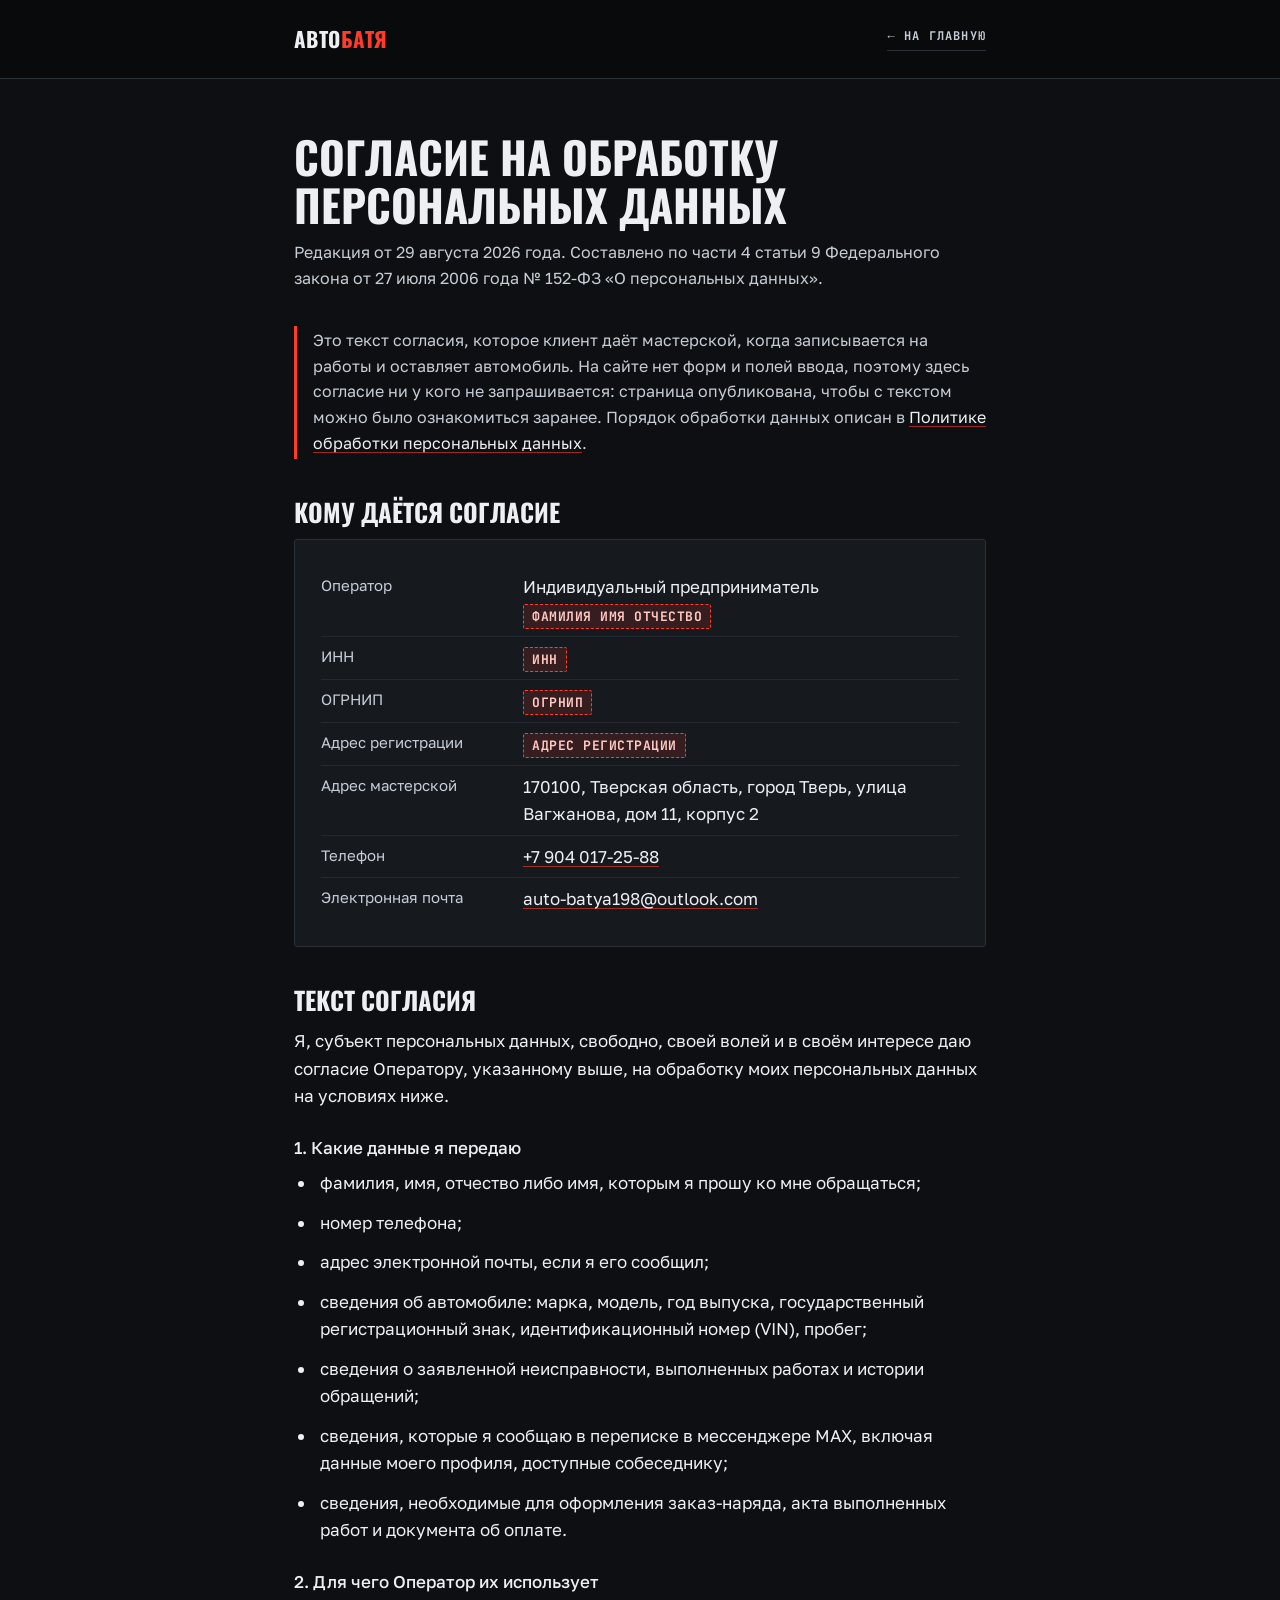
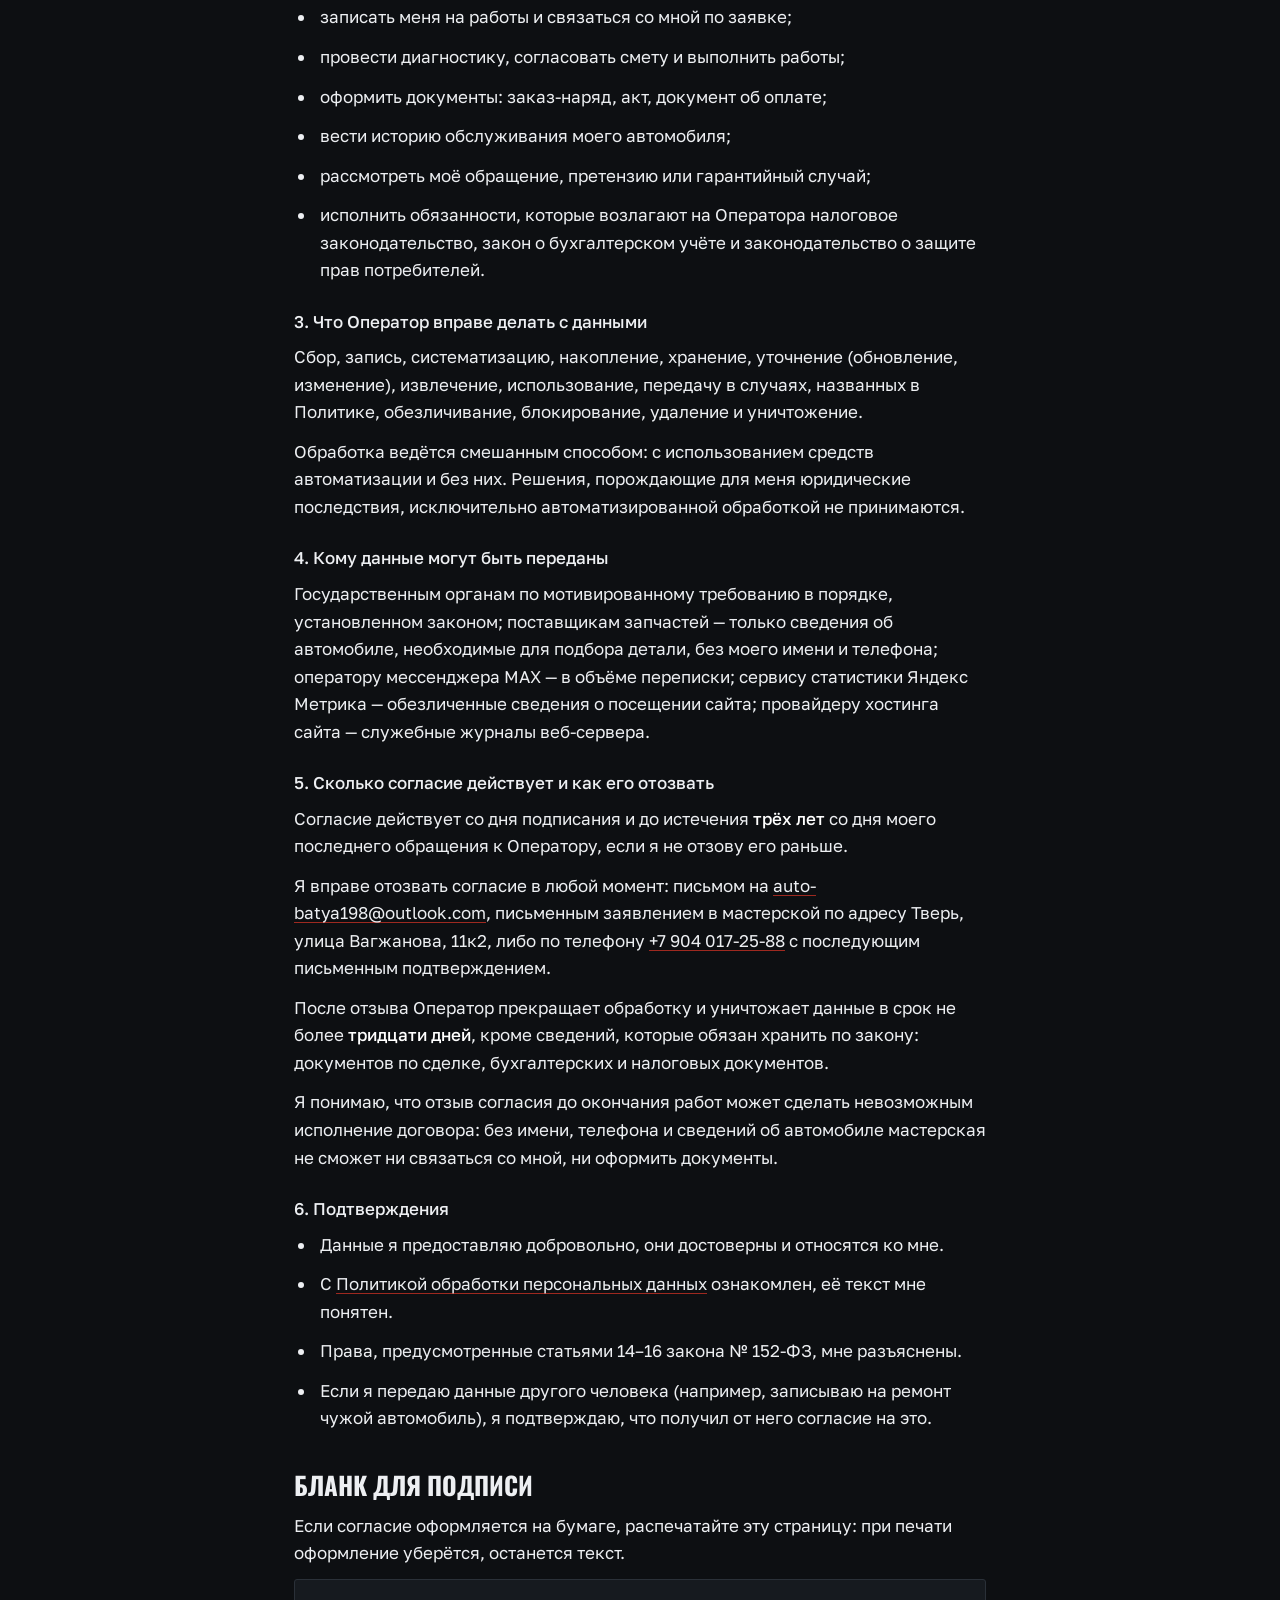
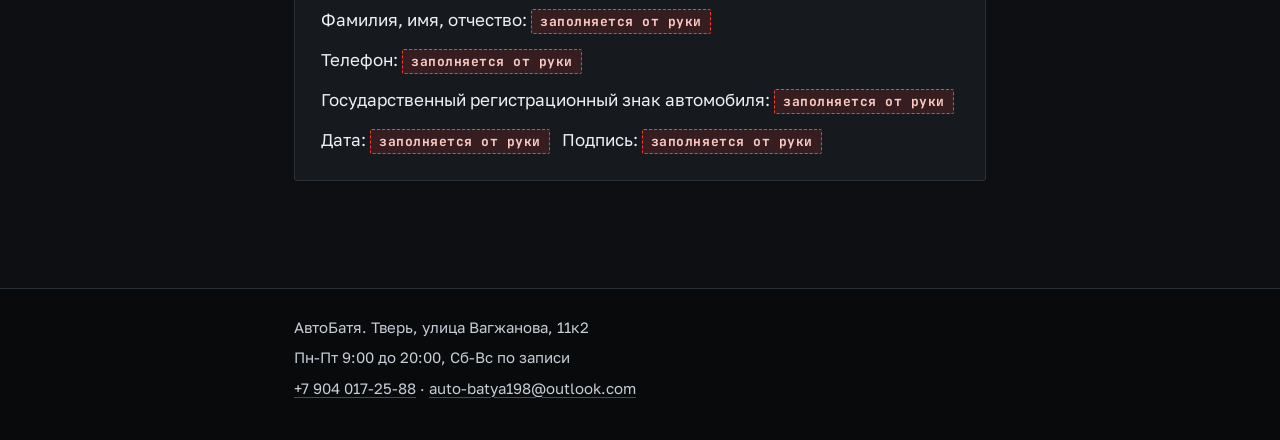
==== consent.html @ 0d107708 "Черновики политики и согласия по 152-ФЗ Две страницы плюс отдельный стилевой файл под правовые докум" ====
<!DOCTYPE html>
<html lang="ru">
<head>
<meta charset="utf-8">
<meta name="viewport" content="width=device-width, initial-scale=1">
<title>Согласие на обработку персональных данных — АвтоБатя, Тверь</title>
<meta name="description" content="Текст согласия на обработку персональных данных, которое даёт клиент автомастерской АвтоБатя в Твери: цели, перечень данных, срок и порядок отзыва.">
<meta name="theme-color" content="#0D0F12">
<meta name="robots" content="noindex, nofollow">
<link rel="canonical" href="https://fallen555.github.io/AutoBatya-NEW/consent.html">
<link rel="icon" href="data:image/svg+xml,<svg xmlns='http://www.w3.org/2000/svg' viewBox='0 0 64 64'><path d='M32 3.5 56 17v30L32 60.5 8 47V17z' fill='%230D0F12' stroke='%2339414A' stroke-width='2'/><rect x='17' y='15' width='30' height='4.6' rx='2.3' fill='%23EAF2FF'/><path d='M20.5 47 32 24l11.5 23h-7l-4.5-9.6L27.5 47z' fill='%23EDEFF2'/><rect x='25.5' y='37.5' width='13' height='4.2' rx='2.1' fill='%23FF3B2B'/></svg>">
<link rel="stylesheet" href="assets/doc.css">
</head>
<body>

<header class="dochead">
  <div class="wrap dochead__in">
    <a class="logo" href="./">Авто<b>Батя</b></a>
    <a class="back" href="./">← На главную</a>
  </div>
</header>

<main>
  <div class="wrap">

    <h1>Согласие на обработку персональных данных</h1>
    <p class="sub">Редакция от 29 августа 2026 года. Составлено по части 4 статьи 9 Федерального закона от 27 июля 2006 года № 152-ФЗ «О персональных данных».</p>

    <p class="note">Это текст согласия, которое клиент даёт мастерской, когда записывается на работы и оставляет автомобиль. На сайте нет форм и полей ввода, поэтому здесь согласие ни у кого не запрашивается: страница опубликована, чтобы с текстом можно было ознакомиться заранее. Порядок обработки данных описан в <a href="privacy.html">Политике обработки персональных данных</a>.</p>

    <h2>Кому даётся согласие</h2>
    <div class="card">
      <dl>
        <div><dt>Оператор</dt><dd>Индивидуальный предприниматель <span class="fill">ФАМИЛИЯ ИМЯ ОТЧЕСТВО</span></dd></div>
        <div><dt>ИНН</dt><dd><span class="fill">ИНН</span></dd></div>
        <div><dt>ОГРНИП</dt><dd><span class="fill">ОГРНИП</span></dd></div>
        <div><dt>Адрес регистрации</dt><dd><span class="fill">АДРЕС РЕГИСТРАЦИИ</span></dd></div>
        <div><dt>Адрес мастерской</dt><dd>170100, Тверская область, город Тверь, улица Вагжанова, дом 11, корпус 2</dd></div>
        <div><dt>Телефон</dt><dd><a href="tel:+79040172588">+7 904 017-25-88</a></dd></div>
        <div><dt>Электронная почта</dt><dd><a href="mailto:auto-batya198@outlook.com">auto-batya198@outlook.com</a></dd></div>
      </dl>
    </div>

    <h2>Текст согласия</h2>

    <p>Я, субъект персональных данных, свободно, своей волей и в своём интересе даю согласие Оператору, указанному выше, на обработку моих персональных данных на условиях ниже.</p>

    <h3>1. Какие данные я передаю</h3>
    <ul>
      <li>фамилия, имя, отчество либо имя, которым я прошу ко мне обращаться;</li>
      <li>номер телефона;</li>
      <li>адрес электронной почты, если я его сообщил;</li>
      <li>сведения об автомобиле: марка, модель, год выпуска, государственный регистрационный знак, идентификационный номер (VIN), пробег;</li>
      <li>сведения о заявленной неисправности, выполненных работах и истории обращений;</li>
      <li>сведения, которые я сообщаю в переписке в мессенджере MAX, включая данные моего профиля, доступные собеседнику;</li>
      <li>сведения, необходимые для оформления заказ-наряда, акта выполненных работ и документа об оплате.</li>
    </ul>

    <h3>2. Для чего Оператор их использует</h3>
    <ul>
      <li>записать меня на работы и связаться со мной по заявке;</li>
      <li>провести диагностику, согласовать смету и выполнить работы;</li>
      <li>оформить документы: заказ-наряд, акт, документ об оплате;</li>
      <li>вести историю обслуживания моего автомобиля;</li>
      <li>рассмотреть моё обращение, претензию или гарантийный случай;</li>
      <li>исполнить обязанности, которые возлагают на Оператора налоговое законодательство, закон о бухгалтерском учёте и законодательство о защите прав потребителей.</li>
    </ul>

    <h3>3. Что Оператор вправе делать с данными</h3>
    <p>Сбор, запись, систематизацию, накопление, хранение, уточнение (обновление, изменение), извлечение, использование, передачу в случаях, названных в Политике, обезличивание, блокирование, удаление и уничтожение.</p>
    <p>Обработка ведётся смешанным способом: с использованием средств автоматизации и без них. Решения, порождающие для меня юридические последствия, исключительно автоматизированной обработкой не принимаются.</p>

    <h3>4. Кому данные могут быть переданы</h3>
    <p>Государственным органам по мотивированному требованию в порядке, установленном законом; поставщикам запчастей — только сведения об автомобиле, необходимые для подбора детали, без моего имени и телефона; оператору мессенджера MAX — в объёме переписки; сервису статистики Яндекс Метрика — обезличенные сведения о посещении сайта; провайдеру хостинга сайта — служебные журналы веб-сервера.</p>

    <h3>5. Сколько согласие действует и как его отозвать</h3>
    <p>Согласие действует со дня подписания и до истечения <strong>трёх лет</strong> со дня моего последнего обращения к Оператору, если я не отзову его раньше.</p>
    <p>Я вправе отозвать согласие в любой момент: письмом на <a href="mailto:auto-batya198@outlook.com">auto-batya198@outlook.com</a>, письменным заявлением в мастерской по адресу Тверь, улица Вагжанова, 11к2, либо по телефону <a href="tel:+79040172588">+7 904 017-25-88</a> с последующим письменным подтверждением.</p>
    <p>После отзыва Оператор прекращает обработку и уничтожает данные в срок не более <strong>тридцати дней</strong>, кроме сведений, которые обязан хранить по закону: документов по сделке, бухгалтерских и налоговых документов.</p>
    <p>Я понимаю, что отзыв согласия до окончания работ может сделать невозможным исполнение договора: без имени, телефона и сведений об автомобиле мастерская не сможет ни связаться со мной, ни оформить документы.</p>

    <h3>6. Подтверждения</h3>
    <ul>
      <li>Данные я предоставляю добровольно, они достоверны и относятся ко мне.</li>
      <li>С <a href="privacy.html">Политикой обработки персональных данных</a> ознакомлен, её текст мне понятен.</li>
      <li>Права, предусмотренные статьями 14–16 закона № 152-ФЗ, мне разъяснены.</li>
      <li>Если я передаю данные другого человека (например, записываю на ремонт чужой автомобиль), я подтверждаю, что получил от него согласие на это.</li>
    </ul>

    <h2>Бланк для подписи</h2>
    <p>Если согласие оформляется на бумаге, распечатайте эту страницу: при печати оформление уберётся, останется текст.</p>
    <div class="card">
      <p>Фамилия, имя, отчество: <span class="fill">заполняется от руки</span></p>
      <p>Телефон: <span class="fill">заполняется от руки</span></p>
      <p>Государственный регистрационный знак автомобиля: <span class="fill">заполняется от руки</span></p>
      <p>Дата: <span class="fill">заполняется от руки</span> &nbsp; Подпись: <span class="fill">заполняется от руки</span></p>
    </div>

  </div>
</main>

<footer class="foot">
  <div class="wrap">
    <p>АвтоБатя. Тверь, улица Вагжанова, 11к2</p>
    <p>Пн-Пт 9:00 до 20:00, Сб-Вс по записи</p>
    <p><a href="tel:+79040172588">+7 904 017-25-88</a> · <a href="mailto:auto-batya198@outlook.com">auto-batya198@outlook.com</a></p>
  </div>
</footer>

</body>
</html>
---- assets/doc.css ----
/* Оформление правовых страниц: тот же тёмный набор, что и на главной,
   но без анимаций — здесь важно только чтение. */
@font-face{font-family:'Oswald';font-style:normal;font-weight:700;font-display:swap;src:url('fonts/oswald-700.woff2') format('woff2')}
@font-face{font-family:'Golos Text';font-style:normal;font-weight:400;font-display:swap;src:url('fonts/golos-text-400.woff2') format('woff2')}
@font-face{font-family:'Golos Text';font-style:normal;font-weight:500;font-display:swap;src:url('fonts/golos-text-500.woff2') format('woff2')}
@font-face{font-family:'JetBrains Mono';font-style:normal;font-weight:700;font-display:swap;src:url('fonts/jetbrains-mono-700.woff2') format('woff2')}

:root{
  --canvas:#0D0F12;
  --canvas-deep:#080A0C;
  --panel:#161A1F;
  --line:#2A3038;
  --accent:#FF3B2B;
  --text-primary:#EDEFF2;
  --text-secondary:#C6CDD6;
  --display:'Oswald','Arial Narrow',sans-serif;
  --body:'Golos Text','Segoe UI',system-ui,sans-serif;
  --mono:'JetBrains Mono','Courier New',monospace;
  --pad:clamp(20px,5vw,72px);
}
*{box-sizing:border-box}
html{-webkit-text-size-adjust:100%}
body{margin:0;background:var(--canvas);color:var(--text-primary);
  font-family:var(--body);font-size:17px;line-height:1.62;
  font-feature-settings:"tnum" 0}
.wrap{max-width:820px;margin:0 auto;padding-left:var(--pad);padding-right:var(--pad)}

.dochead{border-bottom:1px solid var(--line);background:var(--canvas-deep);padding:22px 0}
.dochead__in{display:flex;align-items:center;justify-content:space-between;gap:18px;flex-wrap:wrap}
.logo{font-family:var(--display);font-weight:700;font-size:21px;letter-spacing:.02em;
  text-transform:uppercase;text-decoration:none;color:var(--text-primary)}
.logo b{color:var(--accent);font-weight:700}
.back{font-family:var(--mono);font-size:12px;letter-spacing:.1em;text-transform:uppercase;
  text-decoration:none;color:var(--text-secondary);border-bottom:1px solid var(--line);padding-bottom:3px}
.back:hover,.back:focus-visible{color:var(--text-primary);border-color:var(--accent)}

main{padding:clamp(38px,6vh,68px) 0 clamp(56px,9vh,96px)}
h1{font-family:var(--display);font-weight:700;text-transform:uppercase;
  font-size:clamp(27px,4.4vw,44px);line-height:1.1;margin:0 0 10px}
.sub{color:var(--text-secondary);margin:0 0 34px;font-size:16px}
h2{font-family:var(--display);font-weight:700;text-transform:uppercase;
  font-size:clamp(19px,2.4vw,25px);line-height:1.2;margin:38px 0 12px}
h3{font-size:17px;font-weight:500;margin:24px 0 8px}
p,li{margin:0 0 12px}
ul,ol{margin:0 0 16px;padding-left:22px}
li{padding-left:4px}
a{color:var(--text-primary);text-decoration:underline;text-underline-offset:3px;
  text-decoration-color:rgba(255,59,43,.6)}
a:hover,a:focus-visible{text-decoration-color:var(--accent)}
strong{font-weight:500;color:#fff}

/* карточка с реквизитами и другие врезки */
.card{background:var(--panel);border:1px solid var(--line);border-radius:3px;
  padding:clamp(18px,3vw,26px);margin:0 0 26px}
.card p:last-child,.card ul:last-child,.card dl:last-child{margin-bottom:0}
dl{margin:0}
dl div{display:flex;gap:12px;flex-wrap:wrap;padding:7px 0;border-bottom:1px solid rgba(234,242,255,.07)}
dl div:last-child{border-bottom:0}
dt{flex:0 0 190px;color:var(--text-secondary);font-size:15px}
dd{margin:0;flex:1 1 240px;min-width:0}

/* незаполненное место: видно сразу, случайно не опубликуешь */
.fill{display:inline-block;background:rgba(255,59,43,.14);border:1px dashed var(--accent);
  border-radius:2px;padding:1px 8px;color:#FFC9C2;font-family:var(--mono);
  font-size:13px;letter-spacing:.04em}

.note{border-left:3px solid var(--accent);padding:2px 0 2px 16px;margin:0 0 26px;
  color:var(--text-secondary);font-size:16px}

table{width:100%;border-collapse:collapse;margin:0 0 20px;font-size:16px}
th,td{text-align:left;vertical-align:top;padding:11px 12px;border-bottom:1px solid var(--line)}
th{color:var(--text-secondary);font-weight:400;font-size:15px}
.tablewrap{overflow-x:auto;margin:0 0 20px}
.tablewrap table{margin:0;min-width:520px}

.foot{border-top:1px solid var(--line);background:var(--canvas-deep);padding:26px 0 34px}
.foot p{color:var(--text-secondary);font-size:15px;margin:0 0 6px}
.foot a{color:var(--text-secondary)}

@media (prefers-reduced-motion:reduce){*{animation:none!important;transition:none!important}}
@media print{
  body{background:#fff;color:#000}
  .dochead,.foot,.back{display:none}
  .card{border:1px solid #999;background:#fff}
  a{color:#000;text-decoration-color:#999}
  .fill{background:#fff;color:#000;border:1px dashed #000}
}
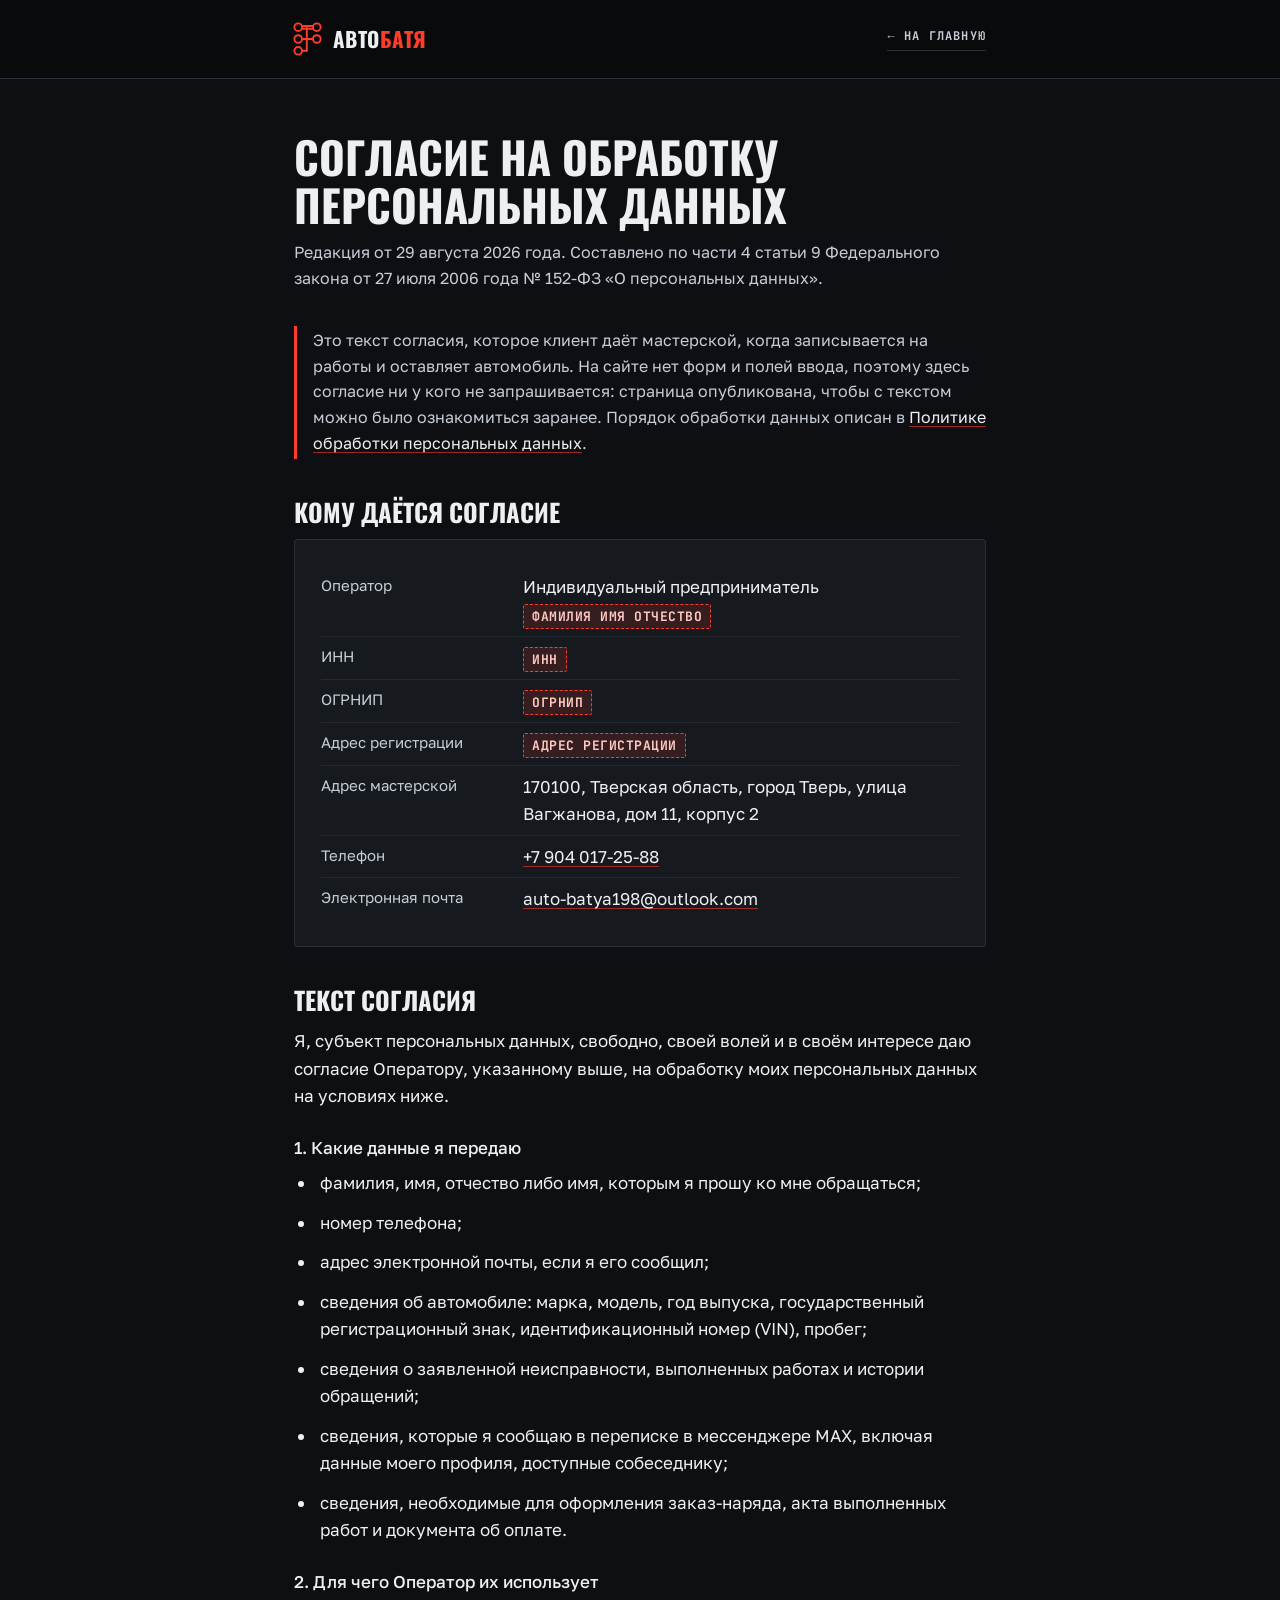
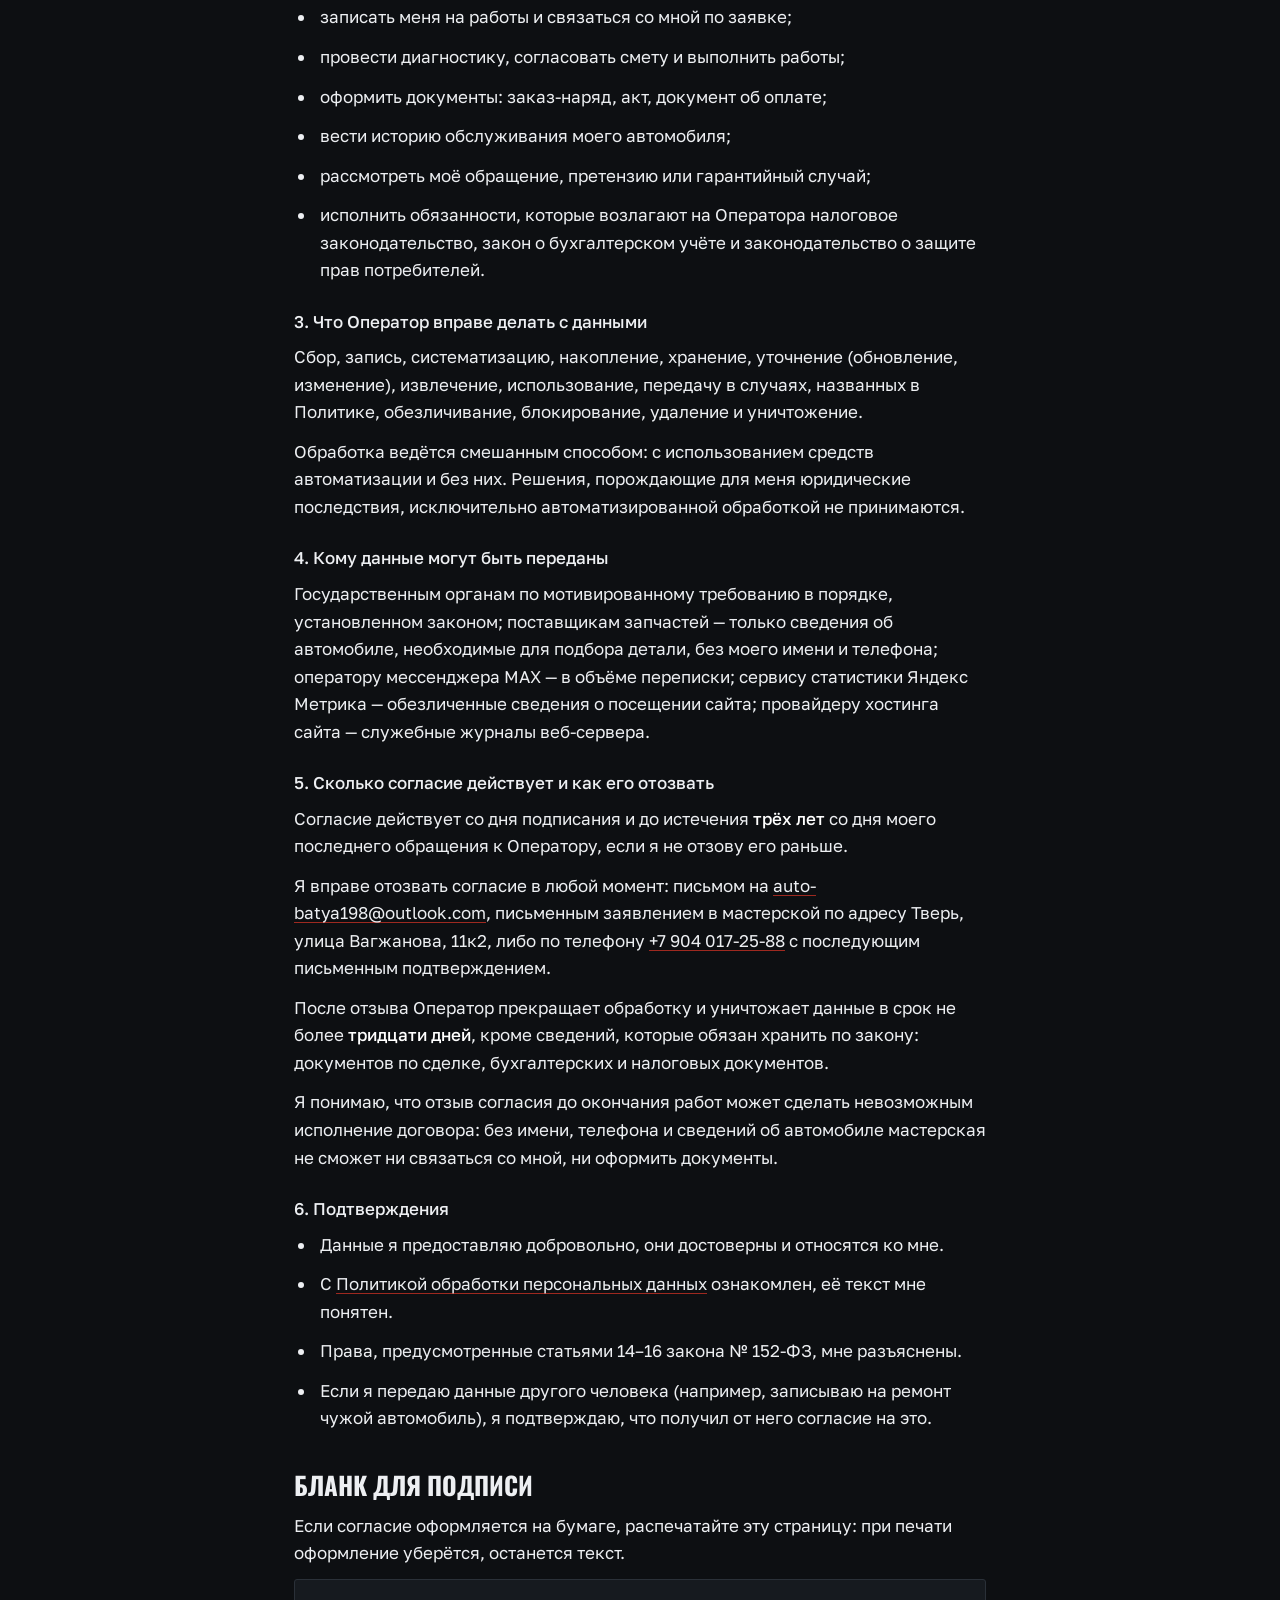
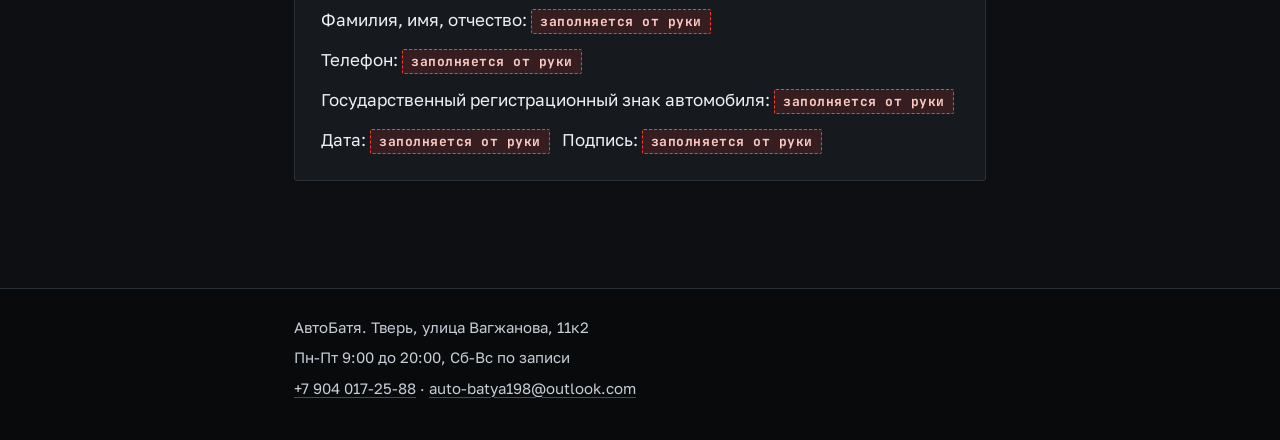
==== commit 3cf69994: "Новый знак мастерской вместо шестиугольника Логотип пришёл картинкой, поэтому знак перерисован в век" ====
--- a/consent.html
+++ b/consent.html
@@ -8,14 +8,14 @@
 <meta name="theme-color" content="#0D0F12">
 <meta name="robots" content="noindex, nofollow">
 <link rel="canonical" href="https://fallen555.github.io/AutoBatya-NEW/consent.html">
-<link rel="icon" href="data:image/svg+xml,<svg xmlns='http://www.w3.org/2000/svg' viewBox='0 0 64 64'><path d='M32 3.5 56 17v30L32 60.5 8 47V17z' fill='%230D0F12' stroke='%2339414A' stroke-width='2'/><rect x='17' y='15' width='30' height='4.6' rx='2.3' fill='%23EAF2FF'/><path d='M20.5 47 32 24l11.5 23h-7l-4.5-9.6L27.5 47z' fill='%23EDEFF2'/><rect x='25.5' y='37.5' width='13' height='4.2' rx='2.1' fill='%23FF3B2B'/></svg>">
+<link rel="icon" href="data:image/svg+xml,%3Csvg xmlns='http://www.w3.org/2000/svg' viewBox='14 21 602 602'%3E%3Cg fill='none' stroke='%23FF3B2B' stroke-width='46' stroke-linecap='round' stroke-linejoin='round'%3E%3Cpath d='M212 76H418'/%3E%3Cpath d='M212 132H418'/%3E%3Cpath d='M302 76V544'/%3E%3Cpath d='M212 322H418'/%3E%3Cpath d='M212 544H302'/%3E%3Ccircle cx='140' cy='100' r='72'/%3E%3Ccircle cx='490' cy='100' r='72'/%3E%3Ccircle cx='140' cy='322' r='72'/%3E%3Ccircle cx='490' cy='322' r='72'/%3E%3Ccircle cx='140' cy='544' r='72'/%3E%3C/g%3E%3C/svg%3E">
 <link rel="stylesheet" href="assets/doc.css">
 </head>
 <body>
 
 <header class="dochead">
   <div class="wrap dochead__in">
-    <a class="logo" href="./">Авто<b>Батя</b></a>
+    <a class="logo" href="./"><svg class="logo__mark" viewBox="61 21 508 602" aria-hidden="true"><g class="mk__wires" fill="none" stroke="currentColor" stroke-width="13" stroke-linecap="round" stroke-linejoin="round"><path d="M212 76H418"/><path d="M212 132H418"/><path d="M302 76V544"/><path d="M212 322H418"/><path d="M212 544H302"/><circle cx="140" cy="100" r="72"/><circle cx="490" cy="100" r="72"/><circle cx="140" cy="322" r="72"/><circle cx="490" cy="322" r="72"/><circle cx="140" cy="544" r="72"/></g><g class="mk__icons" fill="none" stroke="currentColor" stroke-width="6.5" stroke-linecap="round" stroke-linejoin="round"><g transform="translate(87 47) scale(1.06)"><path d="M20 45h7V35h11V27h23v8h9v-5h8v5h5v27h-6v8H39v-8H27v-9h-7z"/><path d="M50 40v13"/><path d="M50 58.5v1.5"/></g><g transform="translate(437 47) scale(1.06)"><circle cx="50" cy="50" r="24"/><path d="M19 31a37 37 0 0 0 0 38"/><path d="M81 31a37 37 0 0 1 0 38"/><text x="50" y="58" text-anchor="middle" font-family="Oswald,'Arial Narrow',sans-serif" font-weight="700" font-size="25" fill="currentColor" stroke="none">ABS</text></g><g transform="translate(87 269) scale(1.06)"><circle cx="50" cy="50" r="25"/><path d="M50 17v9M50 74v9M17 50h9M74 50h9M26.2 26.2l6.4 6.4M67.4 67.4l6.4 6.4M73.8 26.2l-6.4 6.4M32.6 67.4l-6.4 6.4"/><path d="M35 67 57 45"/><path d="M56 32a12 12 0 1 0 12 12l-6-3-3-6z"/></g><g transform="translate(437 269) scale(1.06)"><path d="M43 55V29a7 7 0 0 1 14 0v26a11 11 0 1 1-14 0z"/><path d="M50 36v22"/><path d="M20 76q7.5-7 15 0t15 0 15 0"/><path d="M20 87q7.5-7 15 0t15 0 15 0"/></g><g transform="translate(87 491) scale(1.06)"><path d="M17 65V52h17l11-9h20v-6h11v6h6L71 65z"/><path d="M34 52v-9h11"/><path d="M82 59c-3 4-7 9-7 12.5a7 7 0 0 0 14 0C89 68 85 63 82 59z"/></g></g></svg><span>Авто<b>Батя</b></span></a>
     <a class="back" href="./">← На главную</a>
   </div>
 </header>
--- a/assets/doc.css
+++ b/assets/doc.css
@@ -27,9 +27,13 @@
 
 .dochead{border-bottom:1px solid var(--line);background:var(--canvas-deep);padding:22px 0}
 .dochead__in{display:flex;align-items:center;justify-content:space-between;gap:18px;flex-wrap:wrap}
-.logo{font-family:var(--display);font-weight:700;font-size:21px;letter-spacing:.02em;
-  text-transform:uppercase;text-decoration:none;color:var(--text-primary)}
+.logo{display:flex;align-items:center;gap:12px;font-family:var(--display);font-weight:700;
+  font-size:21px;letter-spacing:.02em;text-transform:uppercase;text-decoration:none;color:var(--text-primary)}
 .logo b{color:var(--accent);font-weight:700}
+/* знак мастерской: в шапке он мелкий, пиктограммы внутри кружков спрятаны */
+.logo__mark{width:27px;height:32px;flex:0 0 auto;color:var(--accent);overflow:visible}
+.logo__mark .mk__wires{stroke-width:36}
+.logo__mark .mk__icons{display:none}
 .back{font-family:var(--mono);font-size:12px;letter-spacing:.1em;text-transform:uppercase;
   text-decoration:none;color:var(--text-secondary);border-bottom:1px solid var(--line);padding-bottom:3px}
 .back:hover,.back:focus-visible{color:var(--text-primary);border-color:var(--accent)}
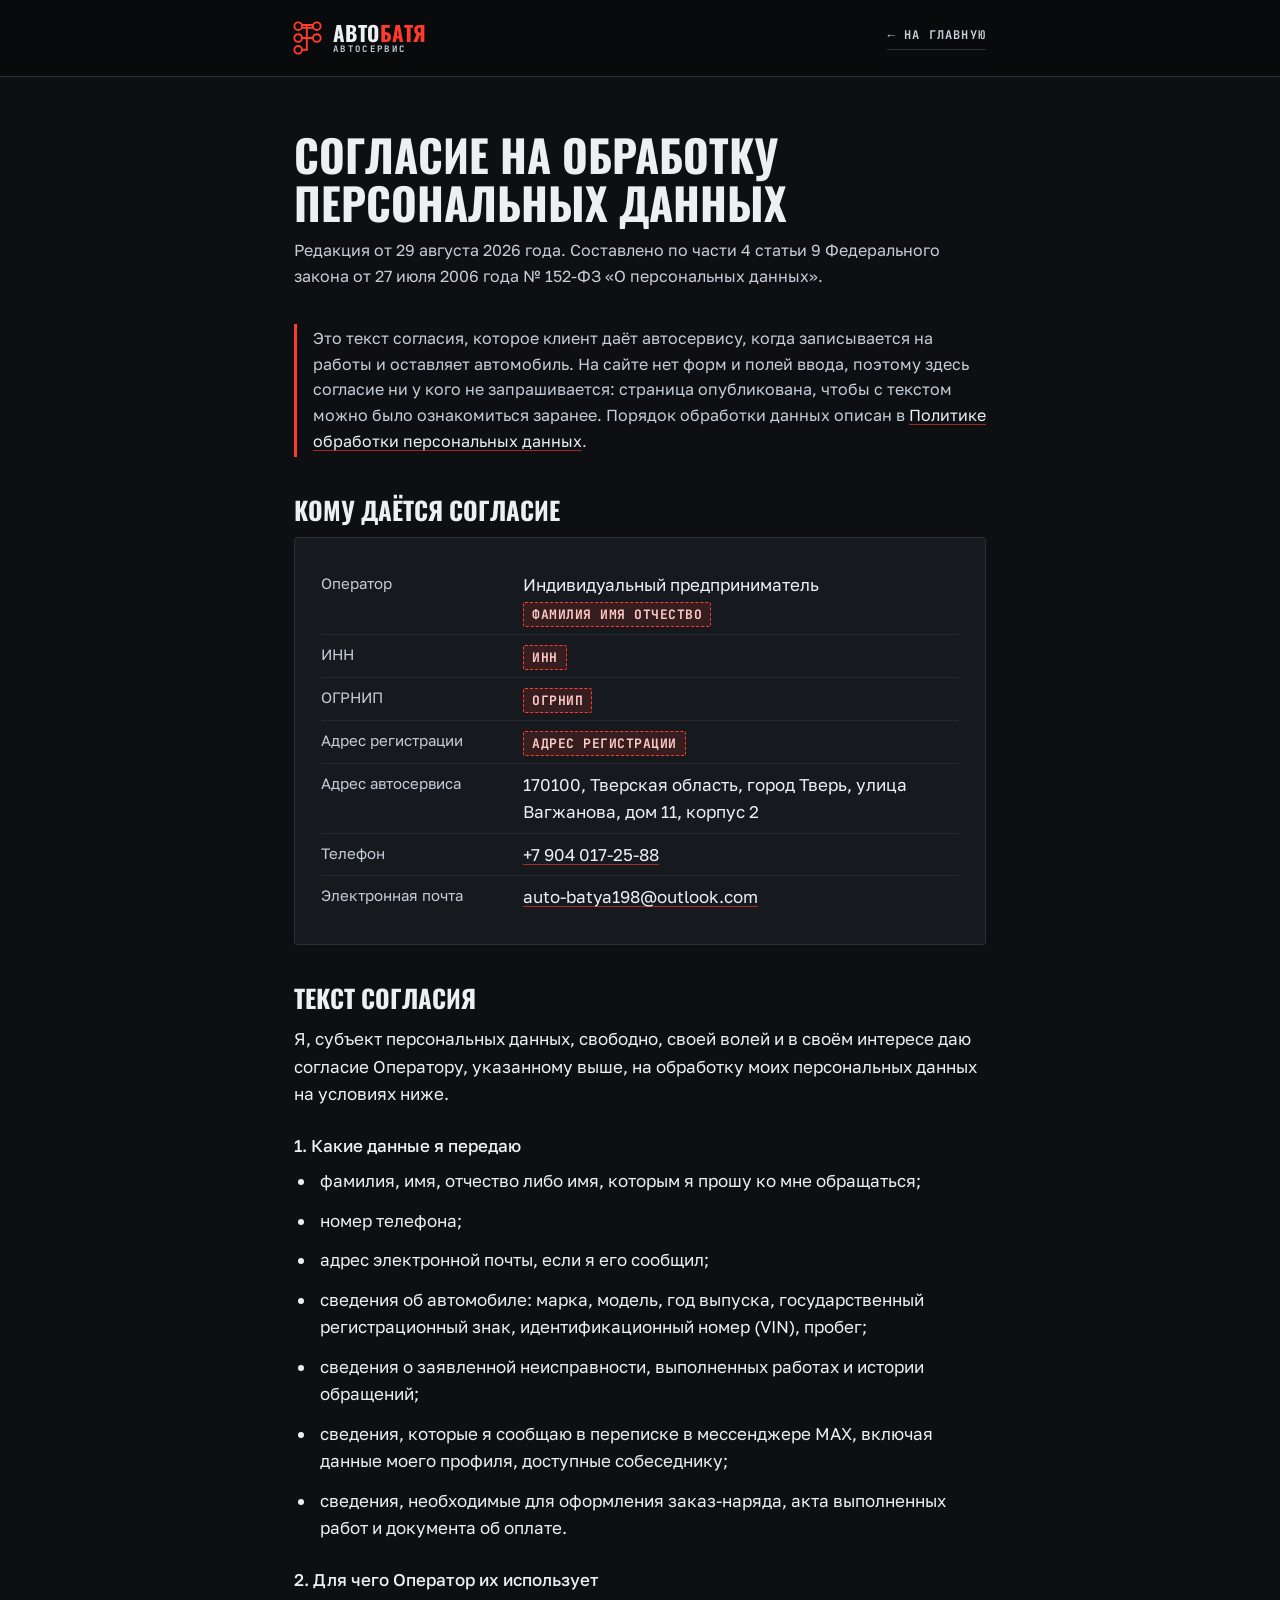
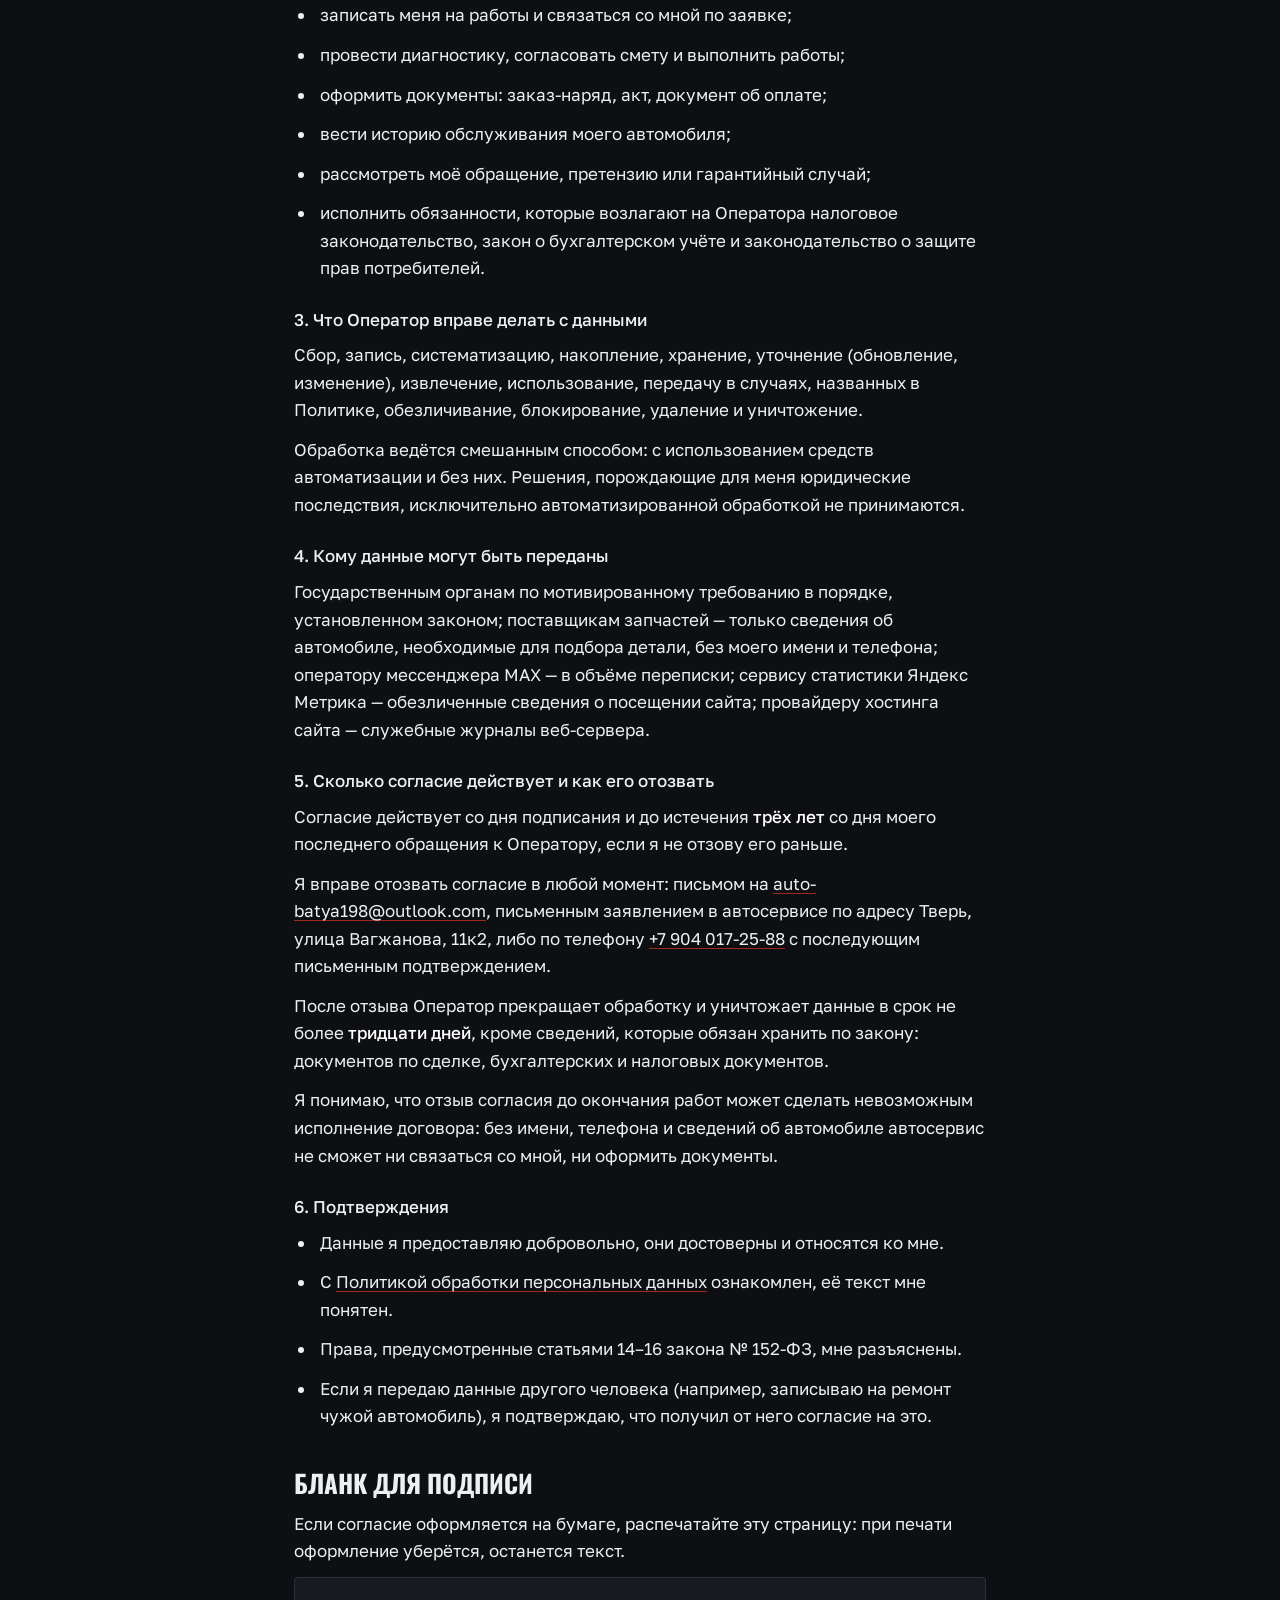
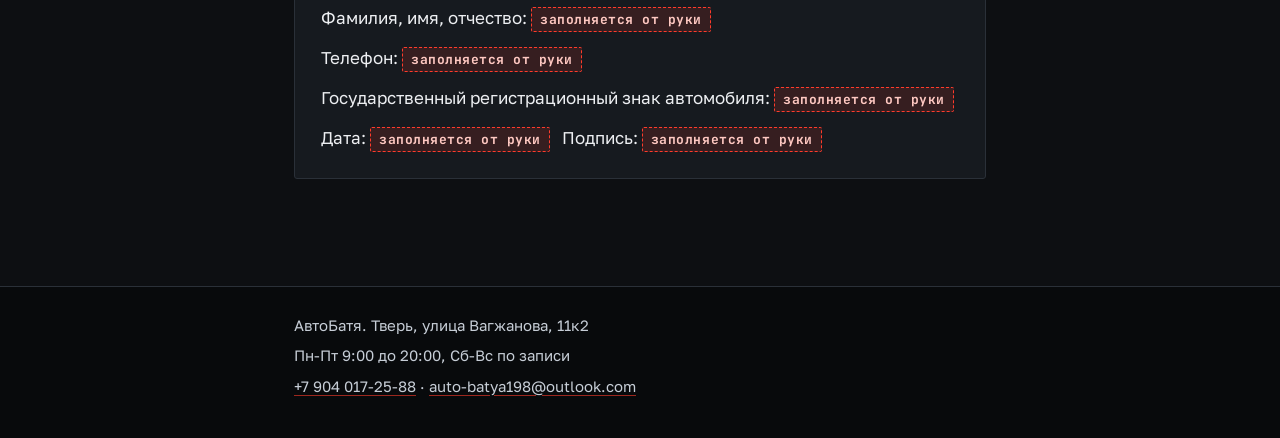
==== commit 059e10d9: "Автосервис вместо автомастерской, подпись под названием в шапке Слово «автомастерская» не говорит че" ====
--- a/consent.html
+++ b/consent.html
@@ -4,7 +4,7 @@
 <meta charset="utf-8">
 <meta name="viewport" content="width=device-width, initial-scale=1">
 <title>Согласие на обработку персональных данных — АвтоБатя, Тверь</title>
-<meta name="description" content="Текст согласия на обработку персональных данных, которое даёт клиент автомастерской АвтоБатя в Твери: цели, перечень данных, срок и порядок отзыва.">
+<meta name="description" content="Текст согласия на обработку персональных данных, которое даёт клиент автосервиса АвтоБатя в Твери: цели, перечень данных, срок и порядок отзыва.">
 <meta name="theme-color" content="#0D0F12">
 <meta name="robots" content="noindex, nofollow">
 <link rel="canonical" href="https://fallen555.github.io/AutoBatya-NEW/consent.html">
@@ -15,7 +15,7 @@
 
 <header class="dochead">
   <div class="wrap dochead__in">
-    <a class="logo" href="./"><svg class="logo__mark" viewBox="61 21 508 602" aria-hidden="true"><g class="mk__wires" fill="none" stroke="currentColor" stroke-width="13" stroke-linecap="round" stroke-linejoin="round"><path d="M212 76H418"/><path d="M212 132H418"/><path d="M302 76V544"/><path d="M212 322H418"/><path d="M212 544H302"/><circle cx="140" cy="100" r="72"/><circle cx="490" cy="100" r="72"/><circle cx="140" cy="322" r="72"/><circle cx="490" cy="322" r="72"/><circle cx="140" cy="544" r="72"/></g><g class="mk__icons" fill="none" stroke="currentColor" stroke-width="6.5" stroke-linecap="round" stroke-linejoin="round"><g transform="translate(87 47) scale(1.06)"><path d="M20 45h7V35h11V27h23v8h9v-5h8v5h5v27h-6v8H39v-8H27v-9h-7z"/><path d="M50 40v13"/><path d="M50 58.5v1.5"/></g><g transform="translate(437 47) scale(1.06)"><circle cx="50" cy="50" r="24"/><path d="M19 31a37 37 0 0 0 0 38"/><path d="M81 31a37 37 0 0 1 0 38"/><text x="50" y="58" text-anchor="middle" font-family="Oswald,'Arial Narrow',sans-serif" font-weight="700" font-size="25" fill="currentColor" stroke="none">ABS</text></g><g transform="translate(87 269) scale(1.06)"><circle cx="50" cy="50" r="25"/><path d="M50 17v9M50 74v9M17 50h9M74 50h9M26.2 26.2l6.4 6.4M67.4 67.4l6.4 6.4M73.8 26.2l-6.4 6.4M32.6 67.4l-6.4 6.4"/><path d="M35 67 57 45"/><path d="M56 32a12 12 0 1 0 12 12l-6-3-3-6z"/></g><g transform="translate(437 269) scale(1.06)"><path d="M43 55V29a7 7 0 0 1 14 0v26a11 11 0 1 1-14 0z"/><path d="M50 36v22"/><path d="M20 76q7.5-7 15 0t15 0 15 0"/><path d="M20 87q7.5-7 15 0t15 0 15 0"/></g><g transform="translate(87 491) scale(1.06)"><path d="M17 65V52h17l11-9h20v-6h11v6h6L71 65z"/><path d="M34 52v-9h11"/><path d="M82 59c-3 4-7 9-7 12.5a7 7 0 0 0 14 0C89 68 85 63 82 59z"/></g></g></svg><span>Авто<b>Батя</b></span></a>
+    <a class="logo" href="./"><svg class="logo__mark" viewBox="61 21 508 602" aria-hidden="true"><g class="mk__wires" fill="none" stroke="currentColor" stroke-width="13" stroke-linecap="round" stroke-linejoin="round"><path d="M212 76H418"/><path d="M212 132H418"/><path d="M302 76V544"/><path d="M212 322H418"/><path d="M212 544H302"/><circle cx="140" cy="100" r="72"/><circle cx="490" cy="100" r="72"/><circle cx="140" cy="322" r="72"/><circle cx="490" cy="322" r="72"/><circle cx="140" cy="544" r="72"/></g><g class="mk__icons" fill="none" stroke="currentColor" stroke-width="6.5" stroke-linecap="round" stroke-linejoin="round"><g transform="translate(87 47) scale(1.06)"><path d="M20 45h7V35h11V27h23v8h9v-5h8v5h5v27h-6v8H39v-8H27v-9h-7z"/><path d="M50 40v13"/><path d="M50 58.5v1.5"/></g><g transform="translate(437 47) scale(1.06)"><circle cx="50" cy="50" r="24"/><path d="M19 31a37 37 0 0 0 0 38"/><path d="M81 31a37 37 0 0 1 0 38"/><text x="50" y="58" text-anchor="middle" font-family="Oswald,'Arial Narrow',sans-serif" font-weight="700" font-size="25" fill="currentColor" stroke="none">ABS</text></g><g transform="translate(87 269) scale(1.06)"><circle cx="50" cy="50" r="25"/><path d="M50 17v9M50 74v9M17 50h9M74 50h9M26.2 26.2l6.4 6.4M67.4 67.4l6.4 6.4M73.8 26.2l-6.4 6.4M32.6 67.4l-6.4 6.4"/><path d="M35 67 57 45"/><path d="M56 32a12 12 0 1 0 12 12l-6-3-3-6z"/></g><g transform="translate(437 269) scale(1.06)"><path d="M43 55V29a7 7 0 0 1 14 0v26a11 11 0 1 1-14 0z"/><path d="M50 36v22"/><path d="M20 76q7.5-7 15 0t15 0 15 0"/><path d="M20 87q7.5-7 15 0t15 0 15 0"/></g><g transform="translate(87 491) scale(1.06)"><path d="M17 65V52h17l11-9h20v-6h11v6h6L71 65z"/><path d="M34 52v-9h11"/><path d="M82 59c-3 4-7 9-7 12.5a7 7 0 0 0 14 0C89 68 85 63 82 59z"/></g></g></svg><span class="logo__txt"><span class="logo__name">Авто<b>Батя</b></span><span class="logo__kind">Автосервис</span></span></a>
     <a class="back" href="./">← На главную</a>
   </div>
 </header>
@@ -26,7 +26,7 @@
     <h1>Согласие на обработку персональных данных</h1>
     <p class="sub">Редакция от 29 августа 2026 года. Составлено по части 4 статьи 9 Федерального закона от 27 июля 2006 года № 152-ФЗ «О персональных данных».</p>
 
-    <p class="note">Это текст согласия, которое клиент даёт мастерской, когда записывается на работы и оставляет автомобиль. На сайте нет форм и полей ввода, поэтому здесь согласие ни у кого не запрашивается: страница опубликована, чтобы с текстом можно было ознакомиться заранее. Порядок обработки данных описан в <a href="privacy.html">Политике обработки персональных данных</a>.</p>
+    <p class="note">Это текст согласия, которое клиент даёт автосервису, когда записывается на работы и оставляет автомобиль. На сайте нет форм и полей ввода, поэтому здесь согласие ни у кого не запрашивается: страница опубликована, чтобы с текстом можно было ознакомиться заранее. Порядок обработки данных описан в <a href="privacy.html">Политике обработки персональных данных</a>.</p>
 
     <h2>Кому даётся согласие</h2>
     <div class="card">
@@ -35,7 +35,7 @@
         <div><dt>ИНН</dt><dd><span class="fill">ИНН</span></dd></div>
         <div><dt>ОГРНИП</dt><dd><span class="fill">ОГРНИП</span></dd></div>
         <div><dt>Адрес регистрации</dt><dd><span class="fill">АДРЕС РЕГИСТРАЦИИ</span></dd></div>
-        <div><dt>Адрес мастерской</dt><dd>170100, Тверская область, город Тверь, улица Вагжанова, дом 11, корпус 2</dd></div>
+        <div><dt>Адрес автосервиса</dt><dd>170100, Тверская область, город Тверь, улица Вагжанова, дом 11, корпус 2</dd></div>
         <div><dt>Телефон</dt><dd><a href="tel:+79040172588">+7 904 017-25-88</a></dd></div>
         <div><dt>Электронная почта</dt><dd><a href="mailto:auto-batya198@outlook.com">auto-batya198@outlook.com</a></dd></div>
       </dl>
@@ -75,9 +75,9 @@
 
     <h3>5. Сколько согласие действует и как его отозвать</h3>
     <p>Согласие действует со дня подписания и до истечения <strong>трёх лет</strong> со дня моего последнего обращения к Оператору, если я не отзову его раньше.</p>
-    <p>Я вправе отозвать согласие в любой момент: письмом на <a href="mailto:auto-batya198@outlook.com">auto-batya198@outlook.com</a>, письменным заявлением в мастерской по адресу Тверь, улица Вагжанова, 11к2, либо по телефону <a href="tel:+79040172588">+7 904 017-25-88</a> с последующим письменным подтверждением.</p>
+    <p>Я вправе отозвать согласие в любой момент: письмом на <a href="mailto:auto-batya198@outlook.com">auto-batya198@outlook.com</a>, письменным заявлением в автосервисе по адресу Тверь, улица Вагжанова, 11к2, либо по телефону <a href="tel:+79040172588">+7 904 017-25-88</a> с последующим письменным подтверждением.</p>
     <p>После отзыва Оператор прекращает обработку и уничтожает данные в срок не более <strong>тридцати дней</strong>, кроме сведений, которые обязан хранить по закону: документов по сделке, бухгалтерских и налоговых документов.</p>
-    <p>Я понимаю, что отзыв согласия до окончания работ может сделать невозможным исполнение договора: без имени, телефона и сведений об автомобиле мастерская не сможет ни связаться со мной, ни оформить документы.</p>
+    <p>Я понимаю, что отзыв согласия до окончания работ может сделать невозможным исполнение договора: без имени, телефона и сведений об автомобиле автосервис не сможет ни связаться со мной, ни оформить документы.</p>
 
     <h3>6. Подтверждения</h3>
     <ul>
--- a/assets/doc.css
+++ b/assets/doc.css
@@ -30,7 +30,12 @@
 .logo{display:flex;align-items:center;gap:12px;font-family:var(--display);font-weight:700;
   font-size:21px;letter-spacing:.02em;text-transform:uppercase;text-decoration:none;color:var(--text-primary)}
 .logo b{color:var(--accent);font-weight:700}
-/* знак мастерской: в шапке он мелкий, пиктограммы внутри кружков спрятаны */
+/* под названием — род занятий, чтобы страница читалась как часть сайта автосервиса */
+.logo__txt{display:flex;flex-direction:column;justify-content:center;gap:2px;min-width:0}
+.logo__name{line-height:1}
+.logo__kind{font-family:var(--mono);font-weight:400;font-size:9px;letter-spacing:.26em;
+  text-transform:uppercase;color:var(--text-secondary);line-height:1}
+/* знак автосервиса: в шапке он мелкий, пиктограммы внутри кружков спрятаны */
 .logo__mark{width:27px;height:32px;flex:0 0 auto;color:var(--accent);overflow:visible}
 .logo__mark .mk__wires{stroke-width:36}
 .logo__mark .mk__icons{display:none}
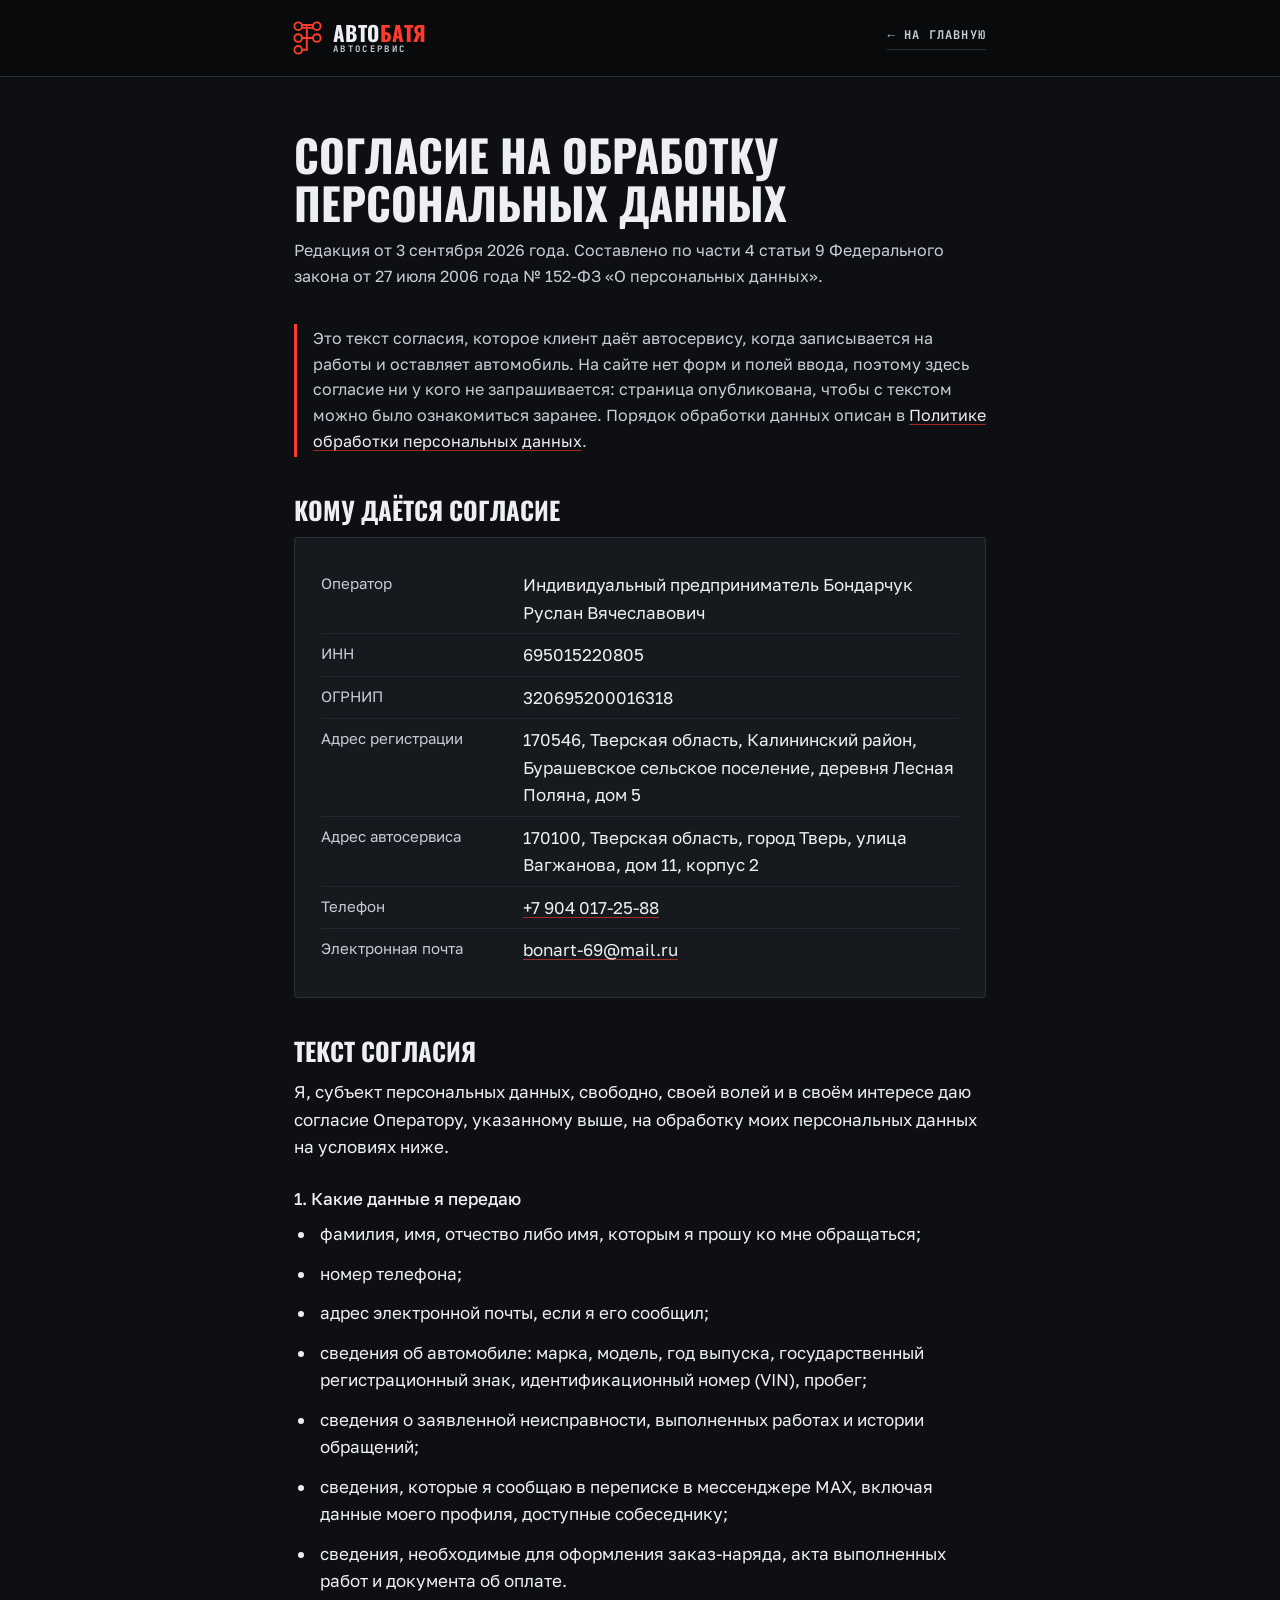
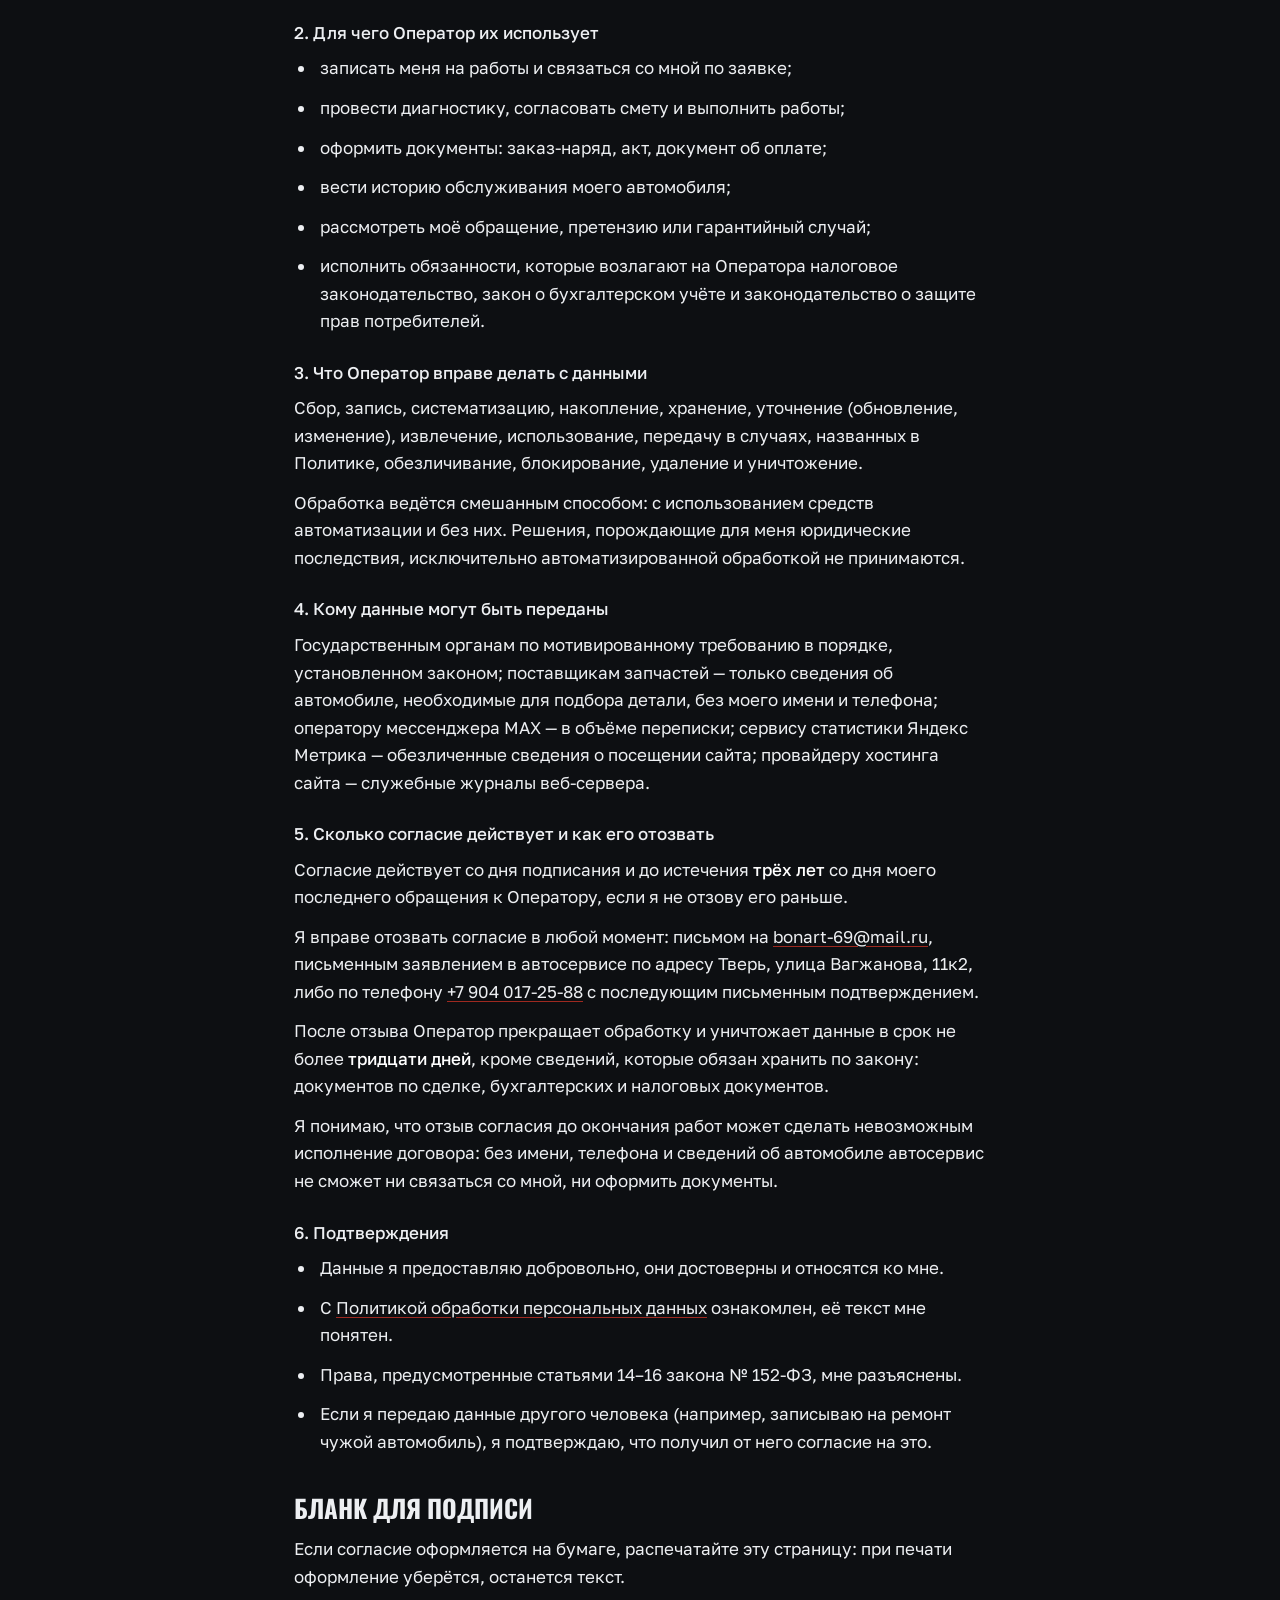
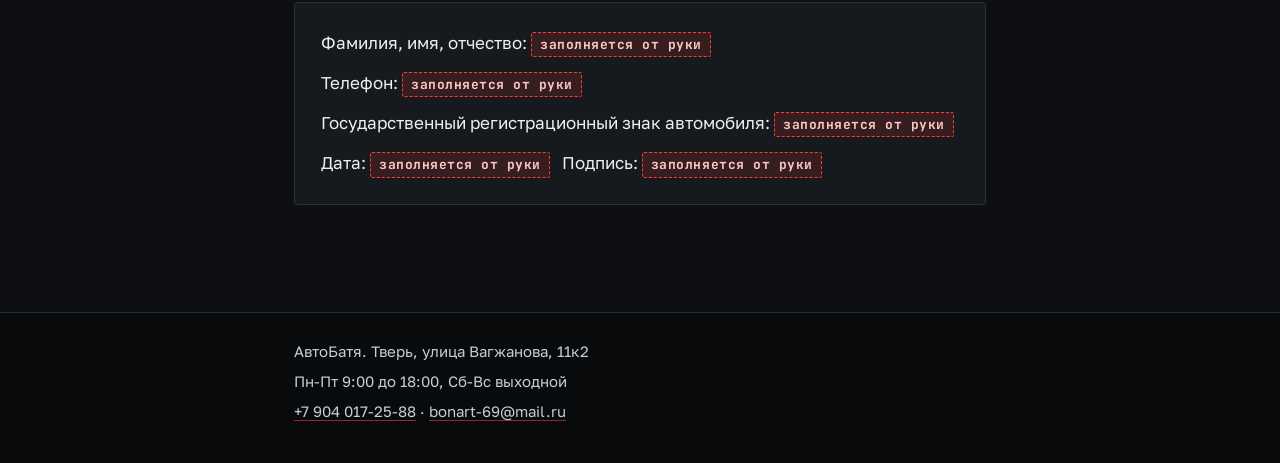
==== commit a469ef61: "Реквизиты ИП в правовые документы, документы открыты для чтения Политика и согласие заполнены по кар" ====
--- a/consent.html
+++ b/consent.html
@@ -6,7 +6,6 @@
 <title>Согласие на обработку персональных данных — АвтоБатя, Тверь</title>
 <meta name="description" content="Текст согласия на обработку персональных данных, которое даёт клиент автосервиса АвтоБатя в Твери: цели, перечень данных, срок и порядок отзыва.">
 <meta name="theme-color" content="#0D0F12">
-<meta name="robots" content="noindex, nofollow">
 <link rel="canonical" href="https://fallen555.github.io/AutoBatya-NEW/consent.html">
 <link rel="icon" href="data:image/svg+xml,%3Csvg xmlns='http://www.w3.org/2000/svg' viewBox='14 21 602 602'%3E%3Cg fill='none' stroke='%23FF3B2B' stroke-width='46' stroke-linecap='round' stroke-linejoin='round'%3E%3Cpath d='M212 76H418'/%3E%3Cpath d='M212 132H418'/%3E%3Cpath d='M302 76V544'/%3E%3Cpath d='M212 322H418'/%3E%3Cpath d='M212 544H302'/%3E%3Ccircle cx='140' cy='100' r='72'/%3E%3Ccircle cx='490' cy='100' r='72'/%3E%3Ccircle cx='140' cy='322' r='72'/%3E%3Ccircle cx='490' cy='322' r='72'/%3E%3Ccircle cx='140' cy='544' r='72'/%3E%3C/g%3E%3C/svg%3E">
 <link rel="stylesheet" href="assets/doc.css">
@@ -24,20 +23,20 @@
   <div class="wrap">
 
     <h1>Согласие на обработку персональных данных</h1>
-    <p class="sub">Редакция от 29 августа 2026 года. Составлено по части 4 статьи 9 Федерального закона от 27 июля 2006 года № 152-ФЗ «О персональных данных».</p>
+    <p class="sub">Редакция от 3 сентября 2026 года. Составлено по части 4 статьи 9 Федерального закона от 27 июля 2006 года № 152-ФЗ «О персональных данных».</p>
 
     <p class="note">Это текст согласия, которое клиент даёт автосервису, когда записывается на работы и оставляет автомобиль. На сайте нет форм и полей ввода, поэтому здесь согласие ни у кого не запрашивается: страница опубликована, чтобы с текстом можно было ознакомиться заранее. Порядок обработки данных описан в <a href="privacy.html">Политике обработки персональных данных</a>.</p>
 
     <h2>Кому даётся согласие</h2>
     <div class="card">
       <dl>
-        <div><dt>Оператор</dt><dd>Индивидуальный предприниматель <span class="fill">ФАМИЛИЯ ИМЯ ОТЧЕСТВО</span></dd></div>
-        <div><dt>ИНН</dt><dd><span class="fill">ИНН</span></dd></div>
-        <div><dt>ОГРНИП</dt><dd><span class="fill">ОГРНИП</span></dd></div>
-        <div><dt>Адрес регистрации</dt><dd><span class="fill">АДРЕС РЕГИСТРАЦИИ</span></dd></div>
+        <div><dt>Оператор</dt><dd>Индивидуальный предприниматель Бондарчук Руслан Вячеславович</dd></div>
+        <div><dt>ИНН</dt><dd>695015220805</dd></div>
+        <div><dt>ОГРНИП</dt><dd>320695200016318</dd></div>
+        <div><dt>Адрес регистрации</dt><dd>170546, Тверская область, Калининский район, Бурашевское сельское поселение, деревня Лесная Поляна, дом 5</dd></div>
         <div><dt>Адрес автосервиса</dt><dd>170100, Тверская область, город Тверь, улица Вагжанова, дом 11, корпус 2</dd></div>
         <div><dt>Телефон</dt><dd><a href="tel:+79040172588">+7 904 017-25-88</a></dd></div>
-        <div><dt>Электронная почта</dt><dd><a href="mailto:auto-batya198@outlook.com">auto-batya198@outlook.com</a></dd></div>
+        <div><dt>Электронная почта</dt><dd><a href="mailto:bonart-69@mail.ru">bonart-69@mail.ru</a></dd></div>
       </dl>
     </div>
 
@@ -75,7 +74,7 @@
 
     <h3>5. Сколько согласие действует и как его отозвать</h3>
     <p>Согласие действует со дня подписания и до истечения <strong>трёх лет</strong> со дня моего последнего обращения к Оператору, если я не отзову его раньше.</p>
-    <p>Я вправе отозвать согласие в любой момент: письмом на <a href="mailto:auto-batya198@outlook.com">auto-batya198@outlook.com</a>, письменным заявлением в автосервисе по адресу Тверь, улица Вагжанова, 11к2, либо по телефону <a href="tel:+79040172588">+7 904 017-25-88</a> с последующим письменным подтверждением.</p>
+    <p>Я вправе отозвать согласие в любой момент: письмом на <a href="mailto:bonart-69@mail.ru">bonart-69@mail.ru</a>, письменным заявлением в автосервисе по адресу Тверь, улица Вагжанова, 11к2, либо по телефону <a href="tel:+79040172588">+7 904 017-25-88</a> с последующим письменным подтверждением.</p>
     <p>После отзыва Оператор прекращает обработку и уничтожает данные в срок не более <strong>тридцати дней</strong>, кроме сведений, которые обязан хранить по закону: документов по сделке, бухгалтерских и налоговых документов.</p>
     <p>Я понимаю, что отзыв согласия до окончания работ может сделать невозможным исполнение договора: без имени, телефона и сведений об автомобиле автосервис не сможет ни связаться со мной, ни оформить документы.</p>
 
@@ -102,8 +101,8 @@
 <footer class="foot">
   <div class="wrap">
     <p>АвтоБатя. Тверь, улица Вагжанова, 11к2</p>
-    <p>Пн-Пт 9:00 до 20:00, Сб-Вс по записи</p>
-    <p><a href="tel:+79040172588">+7 904 017-25-88</a> · <a href="mailto:auto-batya198@outlook.com">auto-batya198@outlook.com</a></p>
+    <p>Пн-Пт 9:00 до 18:00, Сб-Вс выходной</p>
+    <p><a href="tel:+79040172588">+7 904 017-25-88</a> · <a href="mailto:bonart-69@mail.ru">bonart-69@mail.ru</a></p>
   </div>
 </footer>
 
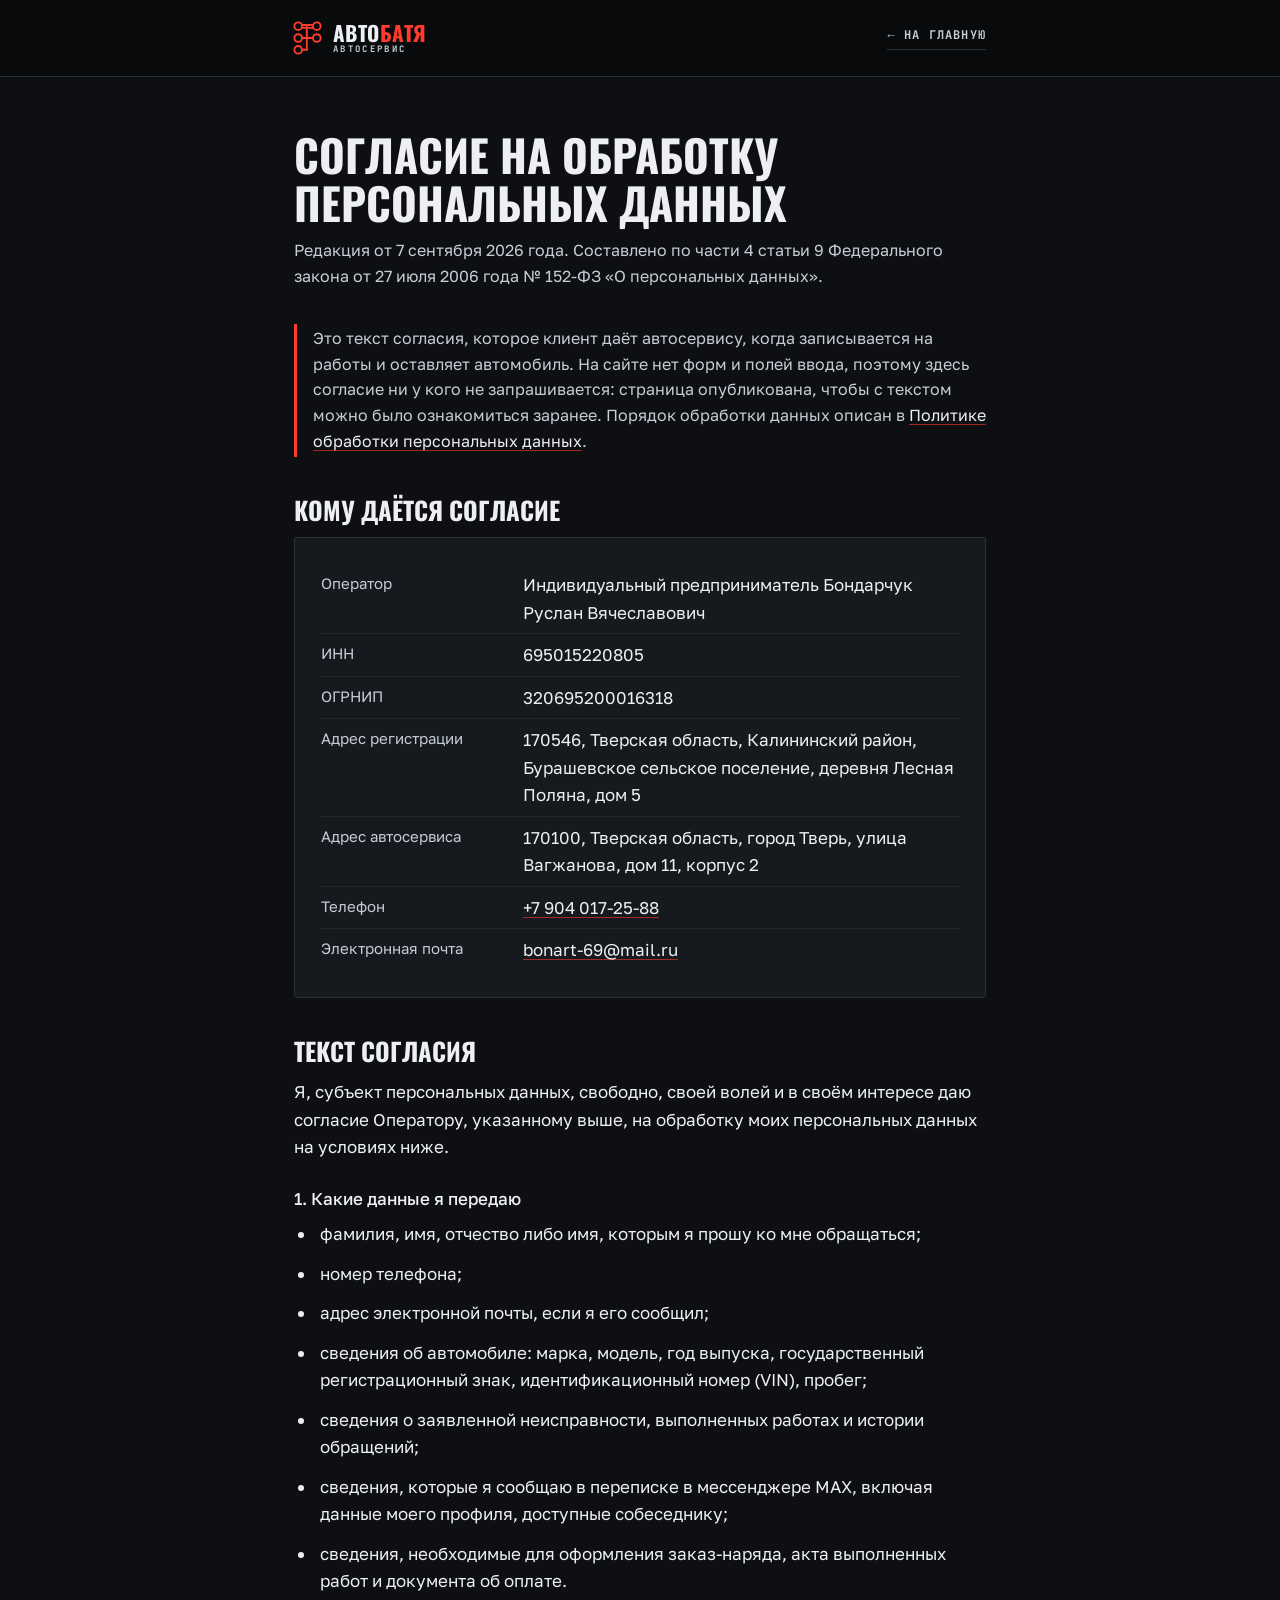
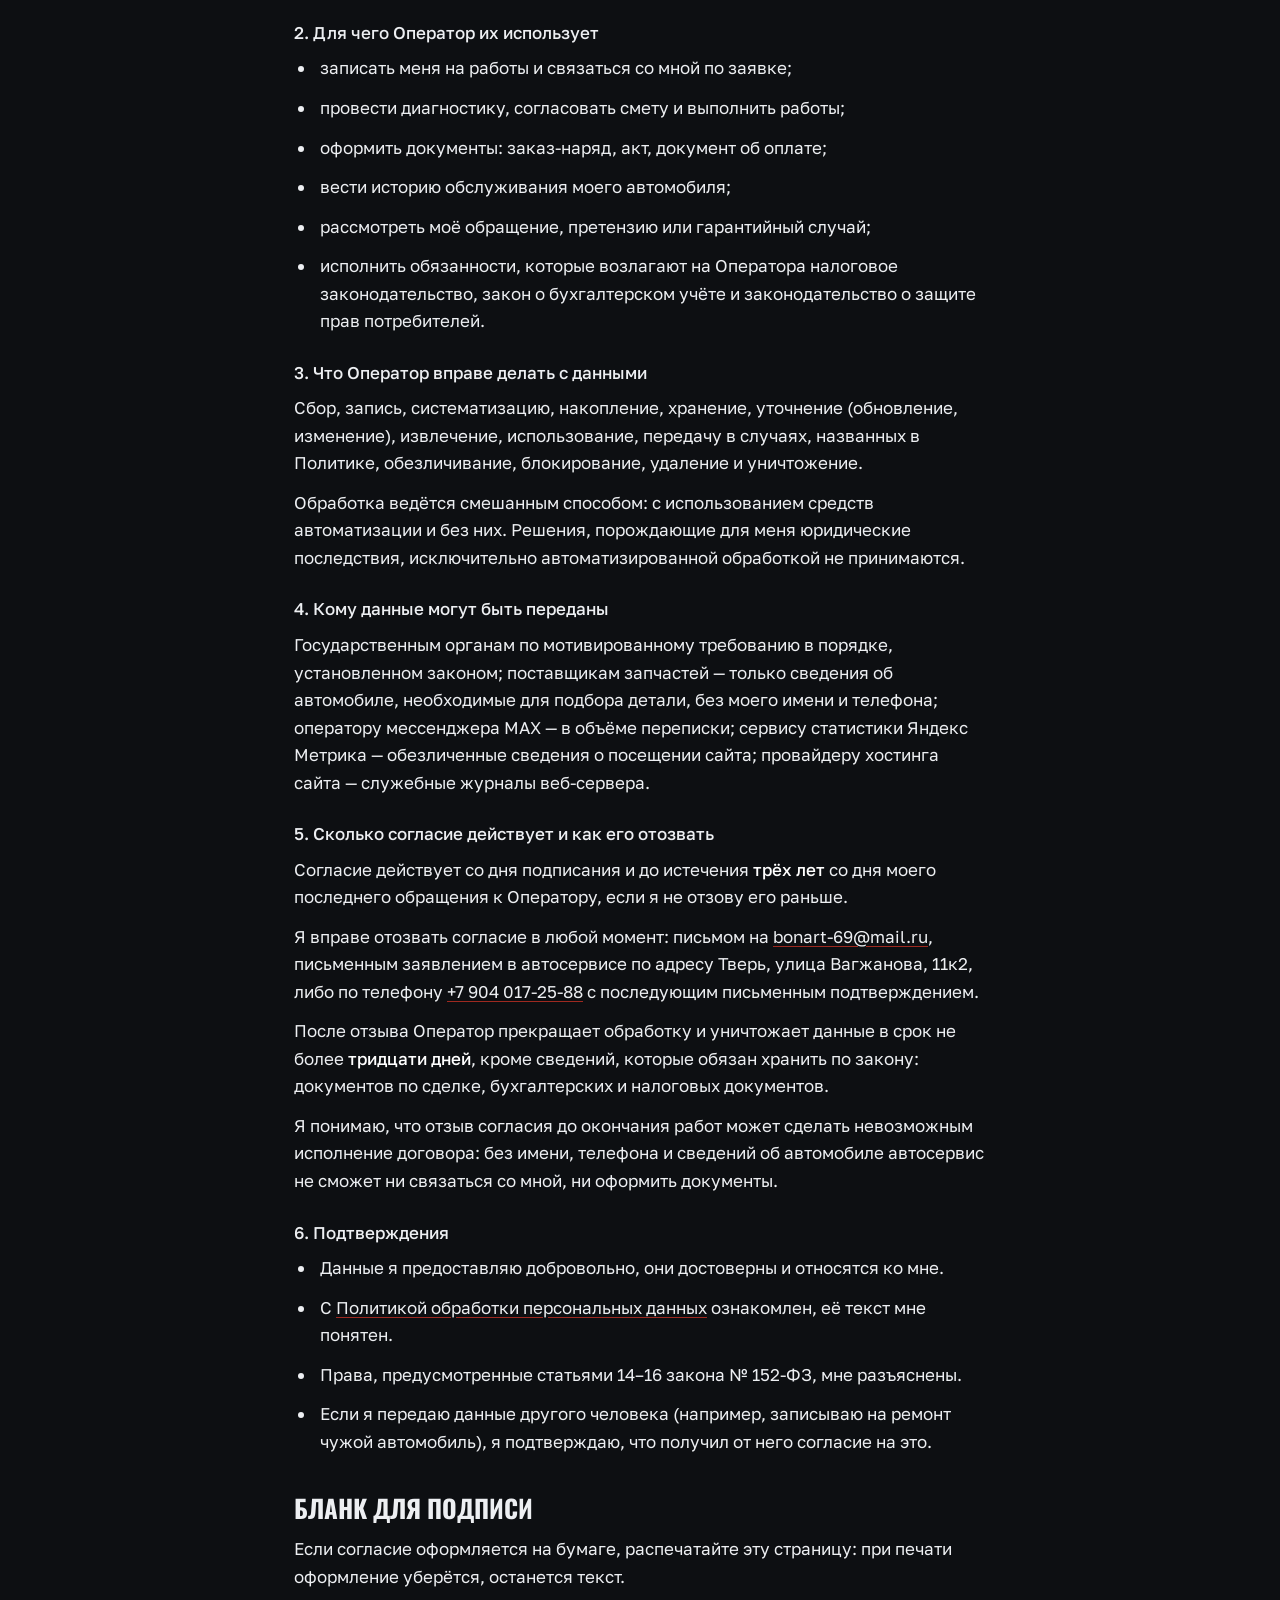
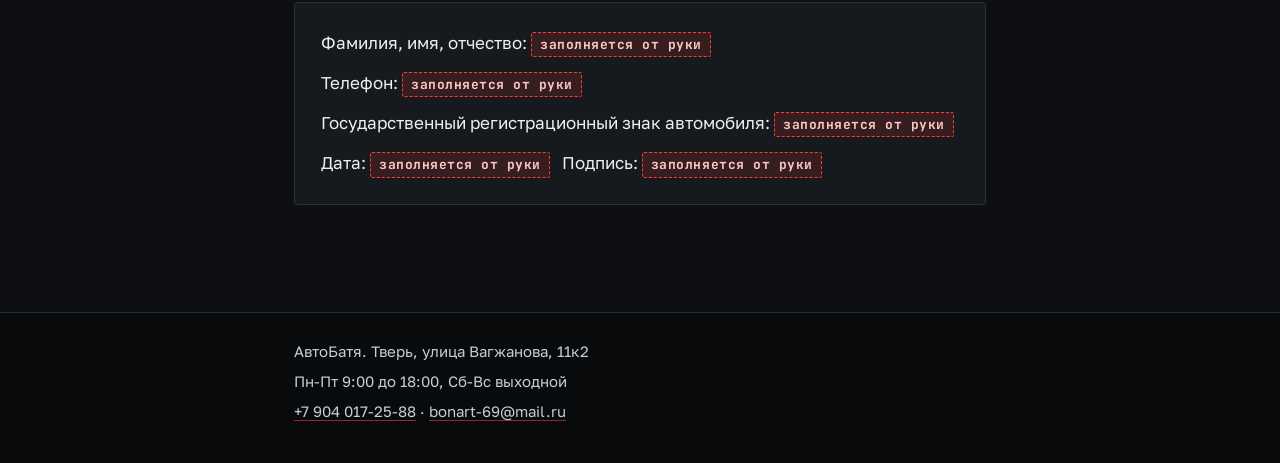
==== commit 50cc11f2: "Обновить карту, мобильную навигацию и доступность сайта" ====
--- a/consent.html
+++ b/consent.html
@@ -2,6 +2,8 @@
 <html lang="ru">
 <head>
 <meta charset="utf-8">
+<meta http-equiv="Content-Security-Policy" content="default-src 'self'; script-src 'self'; style-src 'self' 'unsafe-inline'; img-src 'self' data:; font-src 'self'; connect-src 'none'; object-src 'none'; base-uri 'none'; form-action 'none'">
+<meta name="referrer" content="strict-origin-when-cross-origin">
 <meta name="viewport" content="width=device-width, initial-scale=1">
 <title>Согласие на обработку персональных данных — АвтоБатя, Тверь</title>
 <meta name="description" content="Текст согласия на обработку персональных данных, которое даёт клиент автосервиса АвтоБатя в Твери: цели, перечень данных, срок и порядок отзыва.">
@@ -23,7 +25,7 @@
   <div class="wrap">
 
     <h1>Согласие на обработку персональных данных</h1>
-    <p class="sub">Редакция от 3 сентября 2026 года. Составлено по части 4 статьи 9 Федерального закона от 27 июля 2006 года № 152-ФЗ «О персональных данных».</p>
+    <p class="sub">Редакция от 7 сентября 2026 года. Составлено по части 4 статьи 9 Федерального закона от 27 июля 2006 года № 152-ФЗ «О персональных данных».</p>
 
     <p class="note">Это текст согласия, которое клиент даёт автосервису, когда записывается на работы и оставляет автомобиль. На сайте нет форм и полей ввода, поэтому здесь согласие ни у кого не запрашивается: страница опубликована, чтобы с текстом можно было ознакомиться заранее. Порядок обработки данных описан в <a href="privacy.html">Политике обработки персональных данных</a>.</p>
 
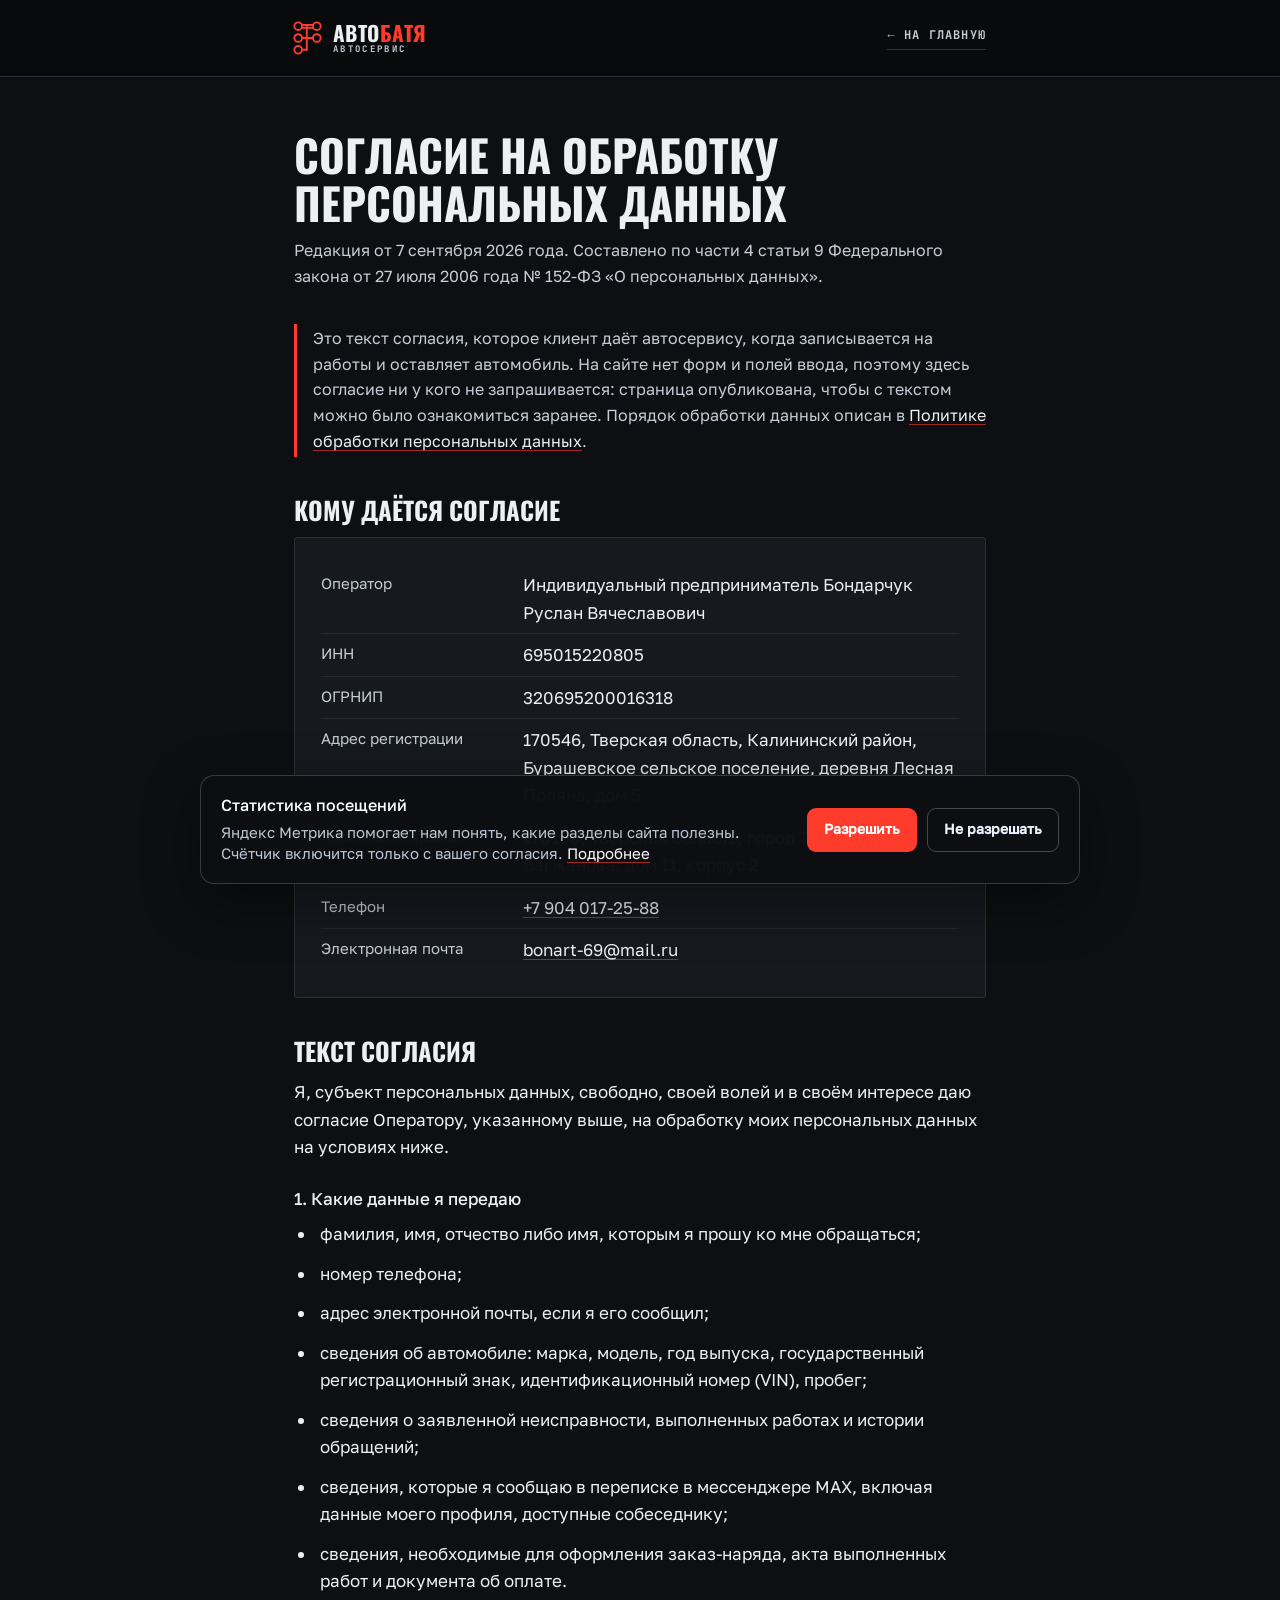
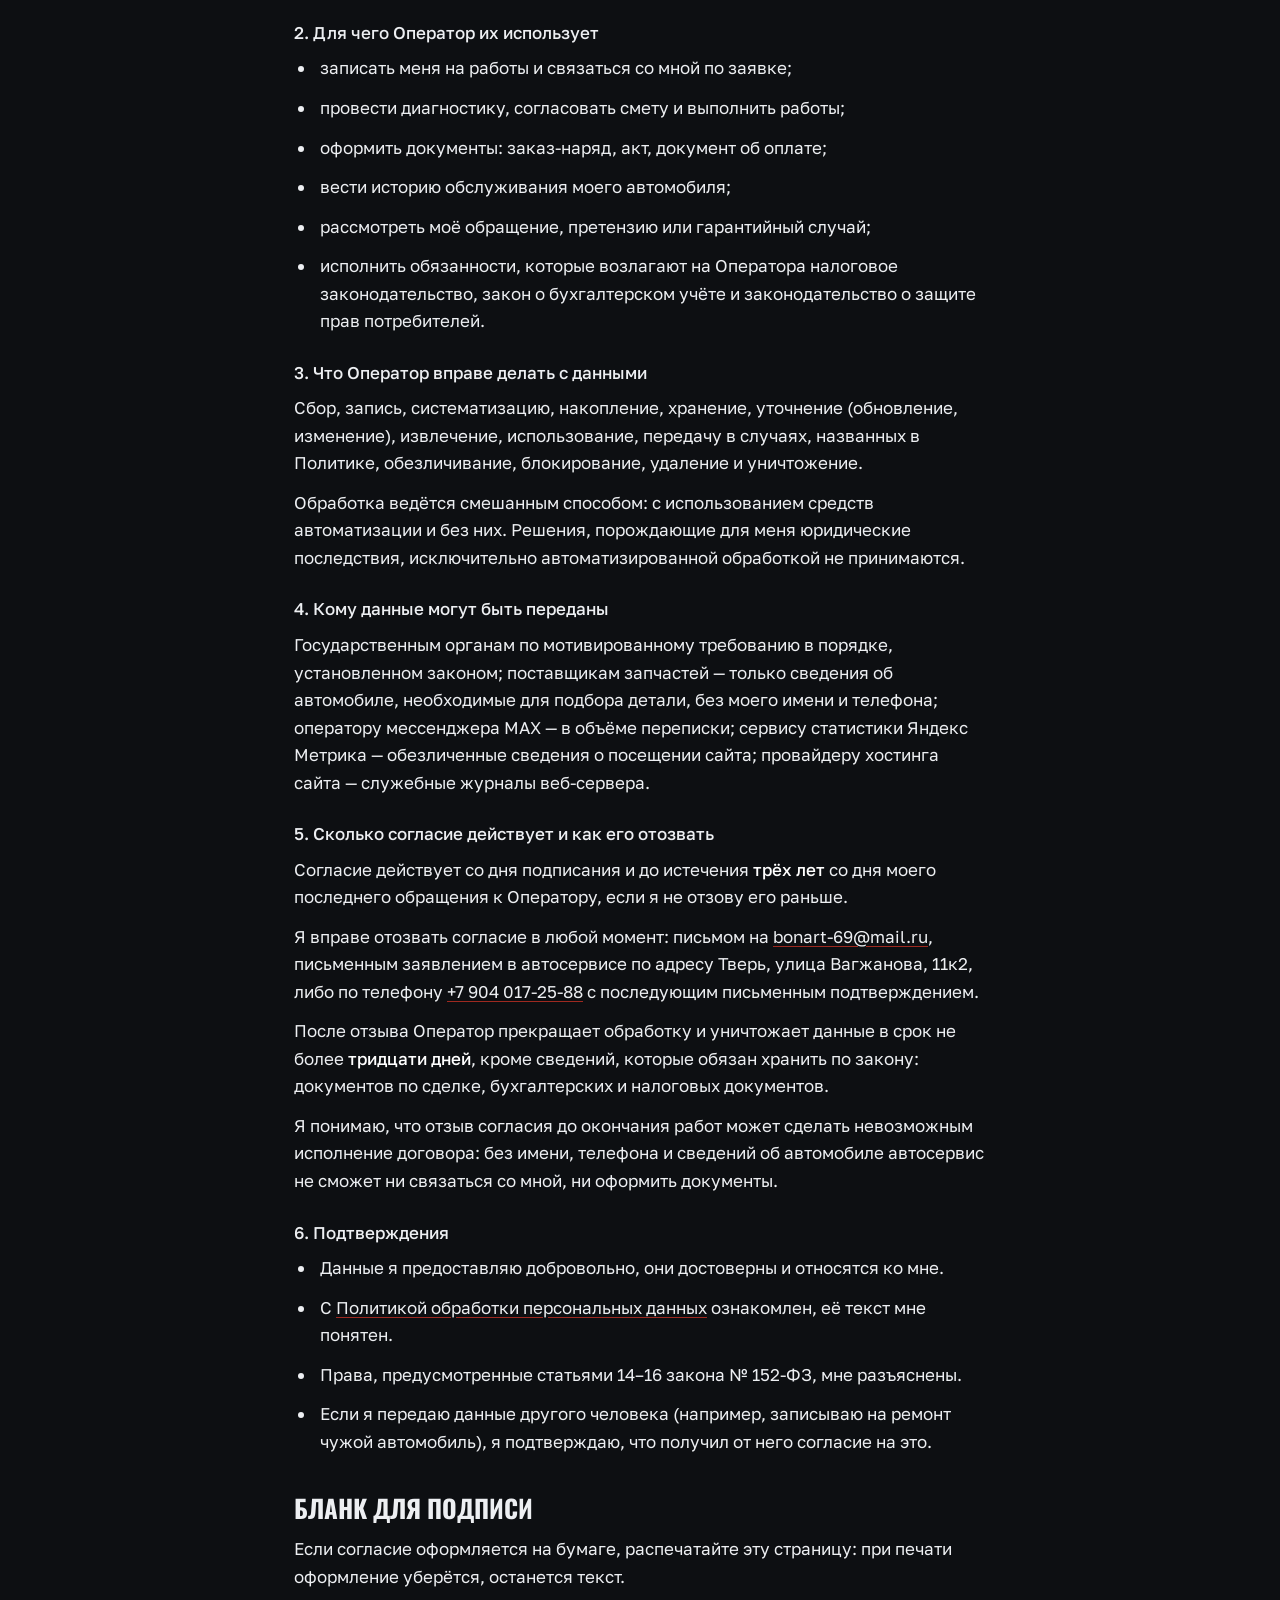
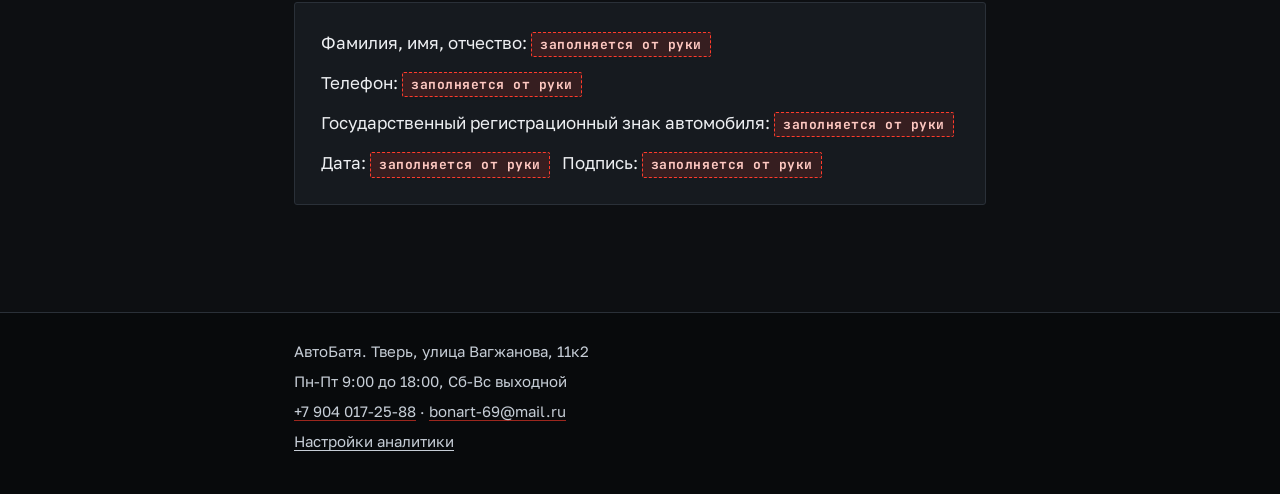
==== commit dafea5db: "Подключить Яндекс Метрику с согласием посетителя" ====
--- a/consent.html
+++ b/consent.html
@@ -2,7 +2,7 @@
 <html lang="ru">
 <head>
 <meta charset="utf-8">
-<meta http-equiv="Content-Security-Policy" content="default-src 'self'; script-src 'self'; style-src 'self' 'unsafe-inline'; img-src 'self' data:; font-src 'self'; connect-src 'none'; object-src 'none'; base-uri 'none'; form-action 'none'">
+<meta http-equiv="Content-Security-Policy" content="default-src 'self'; script-src 'self' https://mc.yandex.ru; style-src 'self' 'unsafe-inline'; img-src 'self' data: https://mc.yandex.ru https://mc.yandex.com; font-src 'self'; connect-src https://mc.yandex.ru https://mc.yandex.com; object-src 'none'; base-uri 'none'; form-action 'none'">
 <meta name="referrer" content="strict-origin-when-cross-origin">
 <meta name="viewport" content="width=device-width, initial-scale=1">
 <title>Согласие на обработку персональных данных — АвтоБатя, Тверь</title>
@@ -11,6 +11,7 @@
 <link rel="canonical" href="https://fallen555.github.io/AutoBatya-NEW/consent.html">
 <link rel="icon" href="data:image/svg+xml,%3Csvg xmlns='http://www.w3.org/2000/svg' viewBox='14 21 602 602'%3E%3Cg fill='none' stroke='%23FF3B2B' stroke-width='46' stroke-linecap='round' stroke-linejoin='round'%3E%3Cpath d='M212 76H418'/%3E%3Cpath d='M212 132H418'/%3E%3Cpath d='M302 76V544'/%3E%3Cpath d='M212 322H418'/%3E%3Cpath d='M212 544H302'/%3E%3Ccircle cx='140' cy='100' r='72'/%3E%3Ccircle cx='490' cy='100' r='72'/%3E%3Ccircle cx='140' cy='322' r='72'/%3E%3Ccircle cx='490' cy='322' r='72'/%3E%3Ccircle cx='140' cy='544' r='72'/%3E%3C/g%3E%3C/svg%3E">
 <link rel="stylesheet" href="assets/doc.css">
+<link rel="stylesheet" href="assets/metrika.css?v=20260915">
 </head>
 <body>
 
@@ -105,8 +106,10 @@
     <p>АвтоБатя. Тверь, улица Вагжанова, 11к2</p>
     <p>Пн-Пт 9:00 до 18:00, Сб-Вс выходной</p>
     <p><a href="tel:+79040172588">+7 904 017-25-88</a> · <a href="mailto:bonart-69@mail.ru">bonart-69@mail.ru</a></p>
+    <p><button type="button" class="analytics-settings" data-analytics-settings>Настройки аналитики</button></p>
   </div>
 </footer>
 
+<script src="assets/metrika.js?v=20260915" defer></script>
 </body>
 </html>
--- a/assets/doc.css
+++ b/assets/doc.css
@@ -94,3 +94,15 @@
   a{color:#000;text-decoration-color:#999}
   .fill{background:#fff;color:#000;border:1px dashed #000}
 }
+
+/* Читаемость при увеличении текста и при печати. */
+h1,h2,h3,dd{overflow-wrap:anywhere}
+:focus-visible{outline:2px solid var(--accent);outline-offset:4px}
+@media print{
+ :root{--text-primary:#000;--text-secondary:#222}
+ body,strong,h1,h2,h3,p,li,dt,dd,th,td,.sub,.note,a{color:#000!important;text-shadow:none!important}
+ .note{border-color:#666}
+ .tablewrap{overflow:visible}.tablewrap table{min-width:0}
+ h1,h2,h3{break-after:avoid}
+ p,li{orphans:3;widows:3}
+}
--- a/assets/metrika.css
+++ b/assets/metrika.css
@@ -0,0 +1,60 @@
+.analytics-consent {
+  position: fixed;
+  z-index: 10000;
+  left: 16px;
+  right: 16px;
+  bottom: max(16px, env(safe-area-inset-bottom));
+  display: flex;
+  align-items: center;
+  justify-content: space-between;
+  gap: 22px;
+  width: min(880px, calc(100% - 32px));
+  margin: 0 auto;
+  padding: 18px 20px;
+  color: #eaf2ff;
+  background: rgba(13, 15, 18, .98);
+  border: 1px solid rgba(255, 255, 255, .18);
+  border-radius: 14px;
+  box-shadow: 0 18px 55px rgba(0, 0, 0, .45);
+  font: 400 15px/1.45 "Golos Text", Arial, sans-serif;
+}
+
+.analytics-consent[hidden] { display: none; }
+.analytics-consent__copy { min-width: 0; }
+.analytics-consent__copy strong { display: block; margin-bottom: 4px; font-size: 16px; }
+.analytics-consent__copy p { margin: 0; color: #bdc7d5; }
+.analytics-consent__copy a { color: #fff; text-underline-offset: 3px; }
+.analytics-consent__actions { display: flex; flex: 0 0 auto; gap: 10px; }
+.analytics-consent button {
+  min-height: 44px;
+  padding: 10px 16px;
+  border: 1px solid transparent;
+  border-radius: 9px;
+  cursor: pointer;
+  font: 600 14px/1.2 "Golos Text", Arial, sans-serif;
+}
+.analytics-consent__accept { color: #fff; background: #ff3b2b; }
+.analytics-consent__accept:hover { background: #ff5548; }
+.analytics-consent__decline { color: #eaf2ff; background: transparent; border-color: rgba(255, 255, 255, .24) !important; }
+.analytics-consent__decline:hover { background: rgba(255, 255, 255, .08); }
+.analytics-settings {
+  padding: 0;
+  color: inherit;
+  background: transparent;
+  border: 0;
+  cursor: pointer;
+  font: inherit;
+  text-decoration: underline;
+  text-decoration-color: currentColor;
+  text-underline-offset: 3px;
+}
+.analytics-settings:hover { color: #fff; }
+
+@media (max-width: 700px) {
+  .analytics-consent { align-items: stretch; flex-direction: column; gap: 14px; padding: 16px; }
+  .analytics-consent__actions { display: grid; grid-template-columns: 1fr 1fr; }
+}
+
+@media (max-width: 420px) {
+  .analytics-consent__actions { grid-template-columns: 1fr; }
+}
